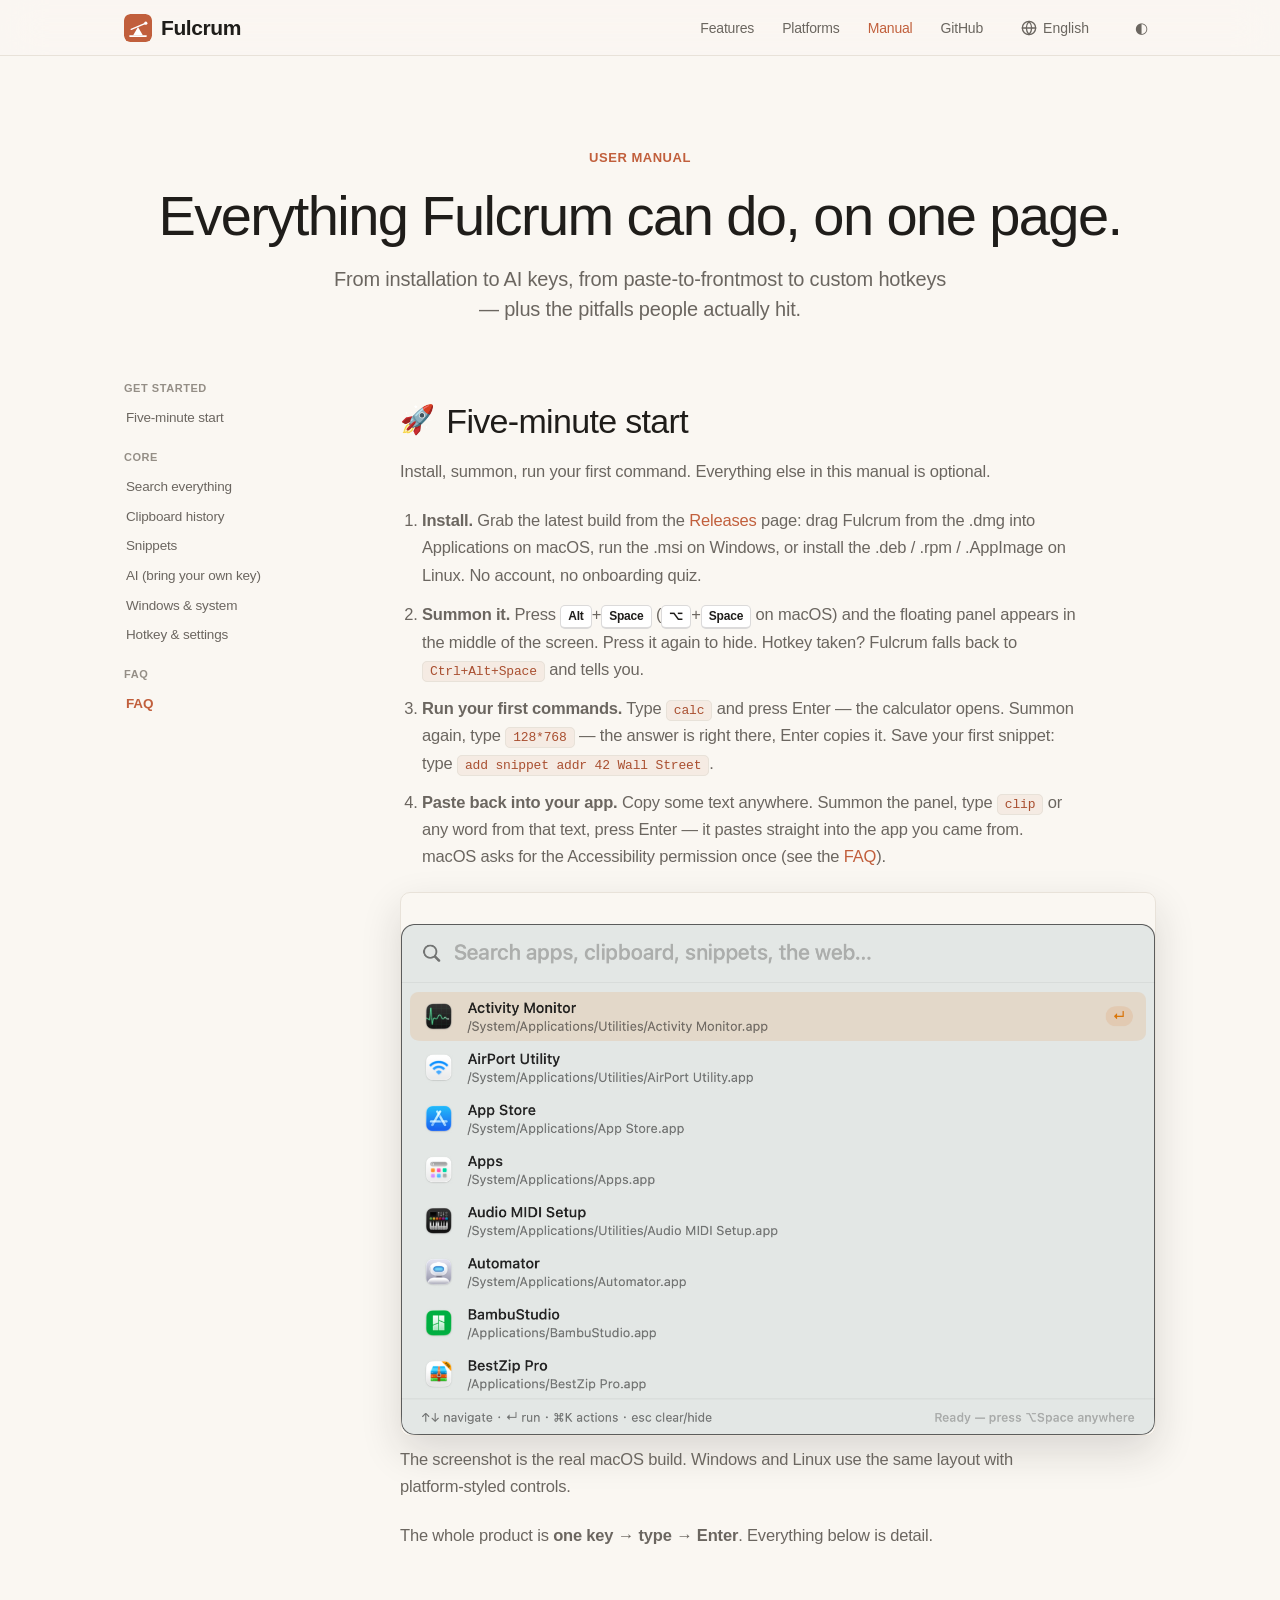
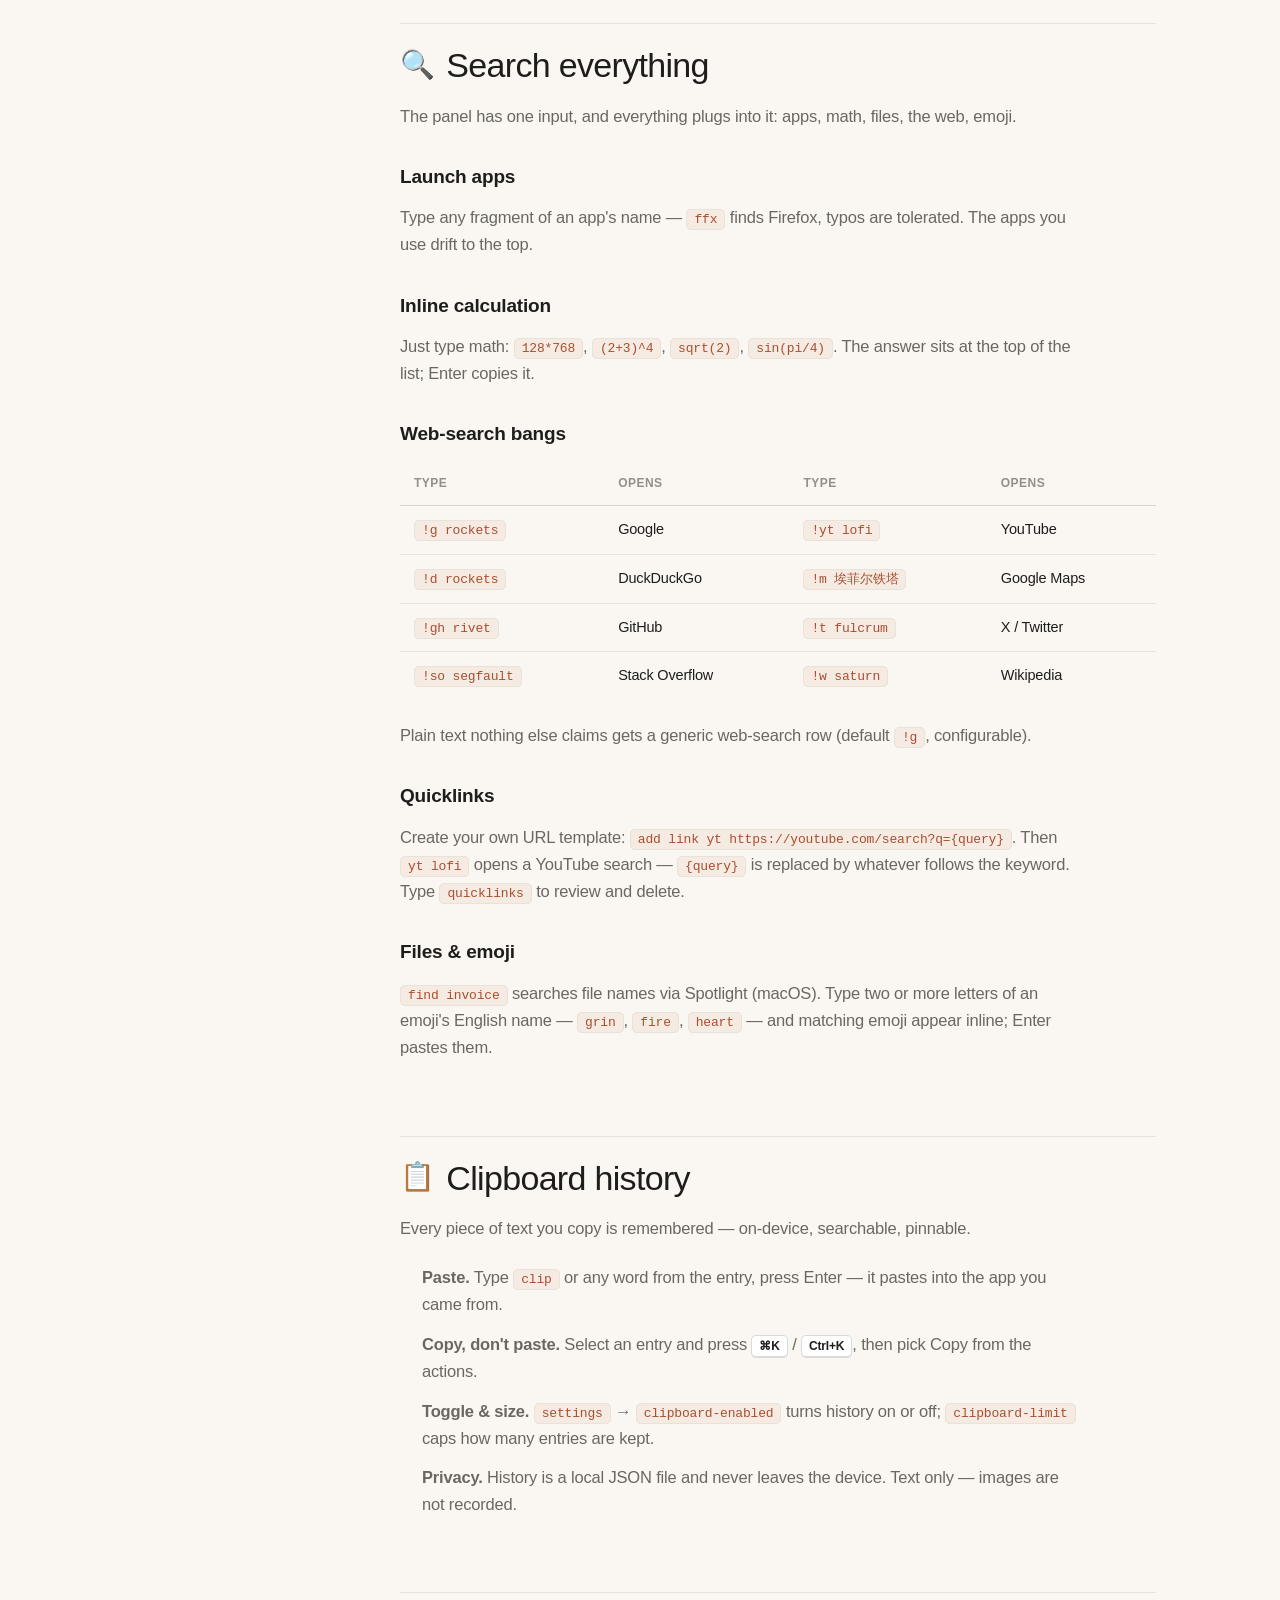
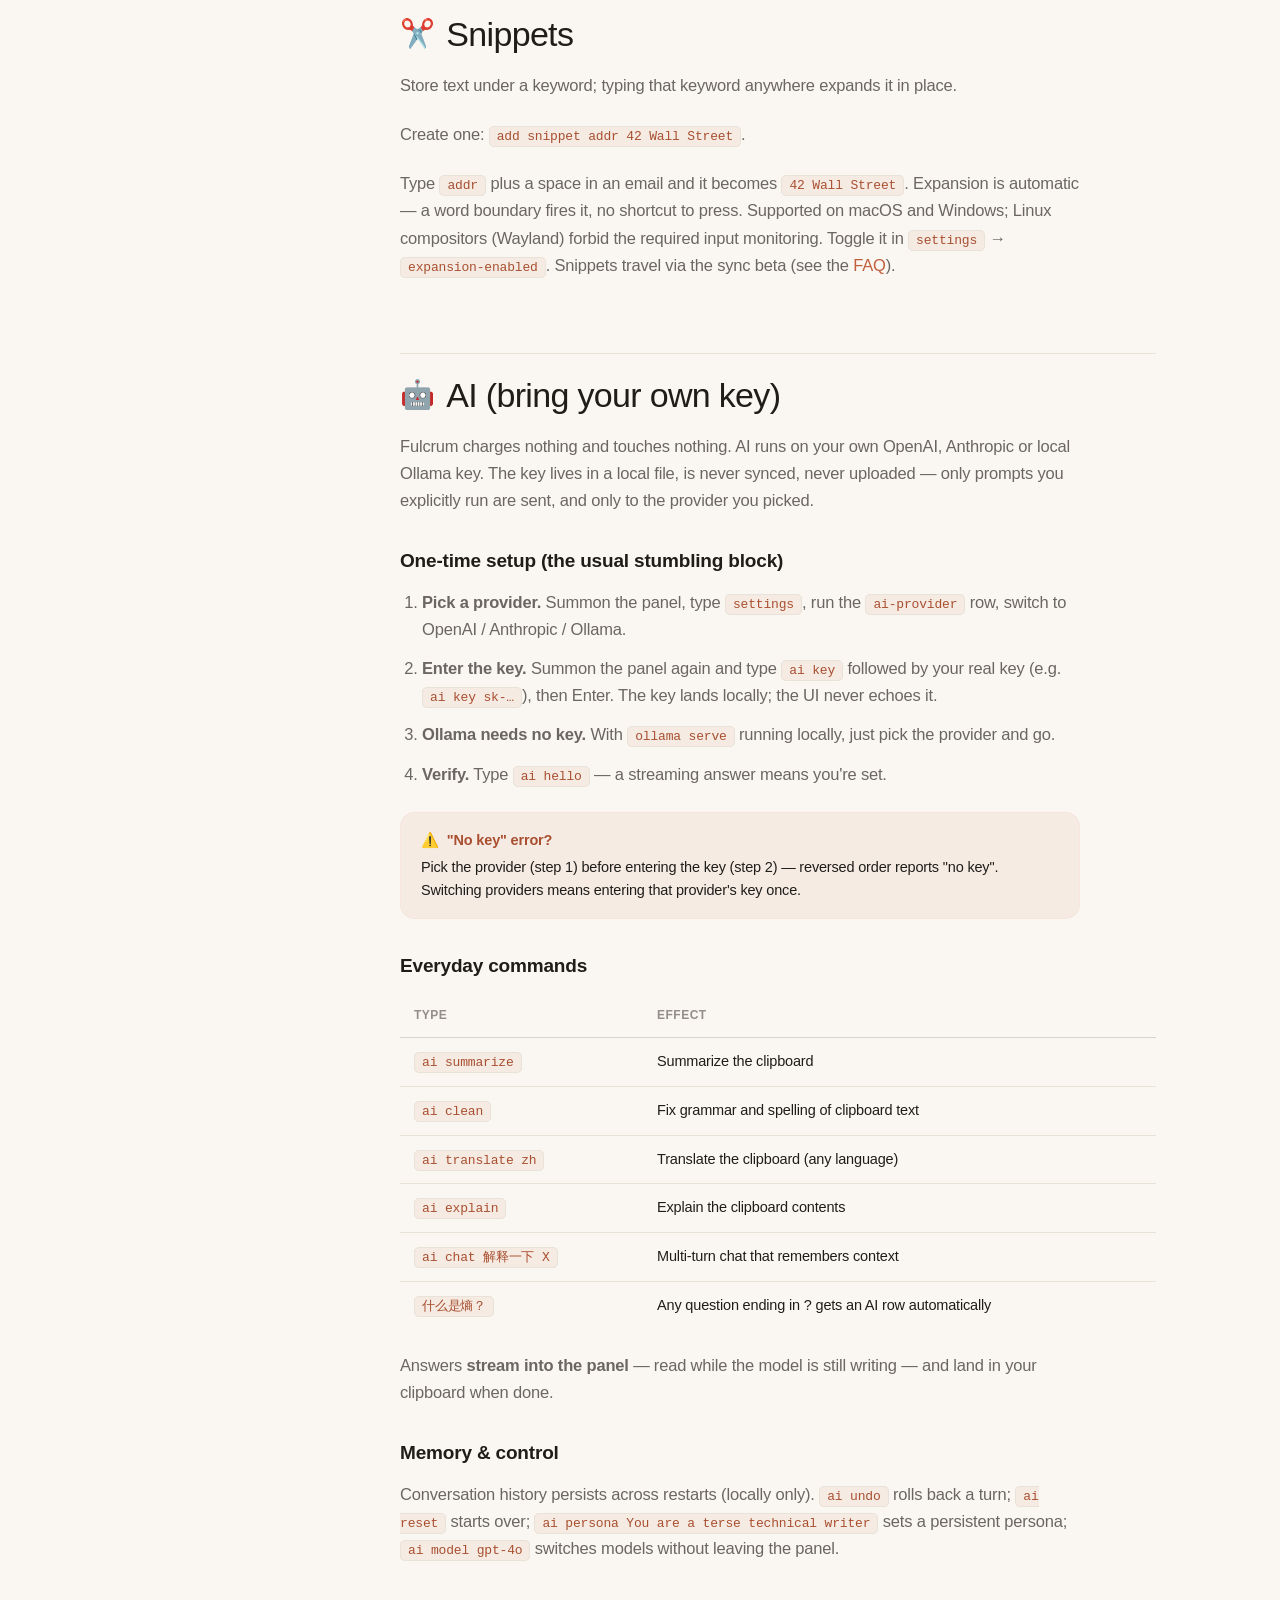
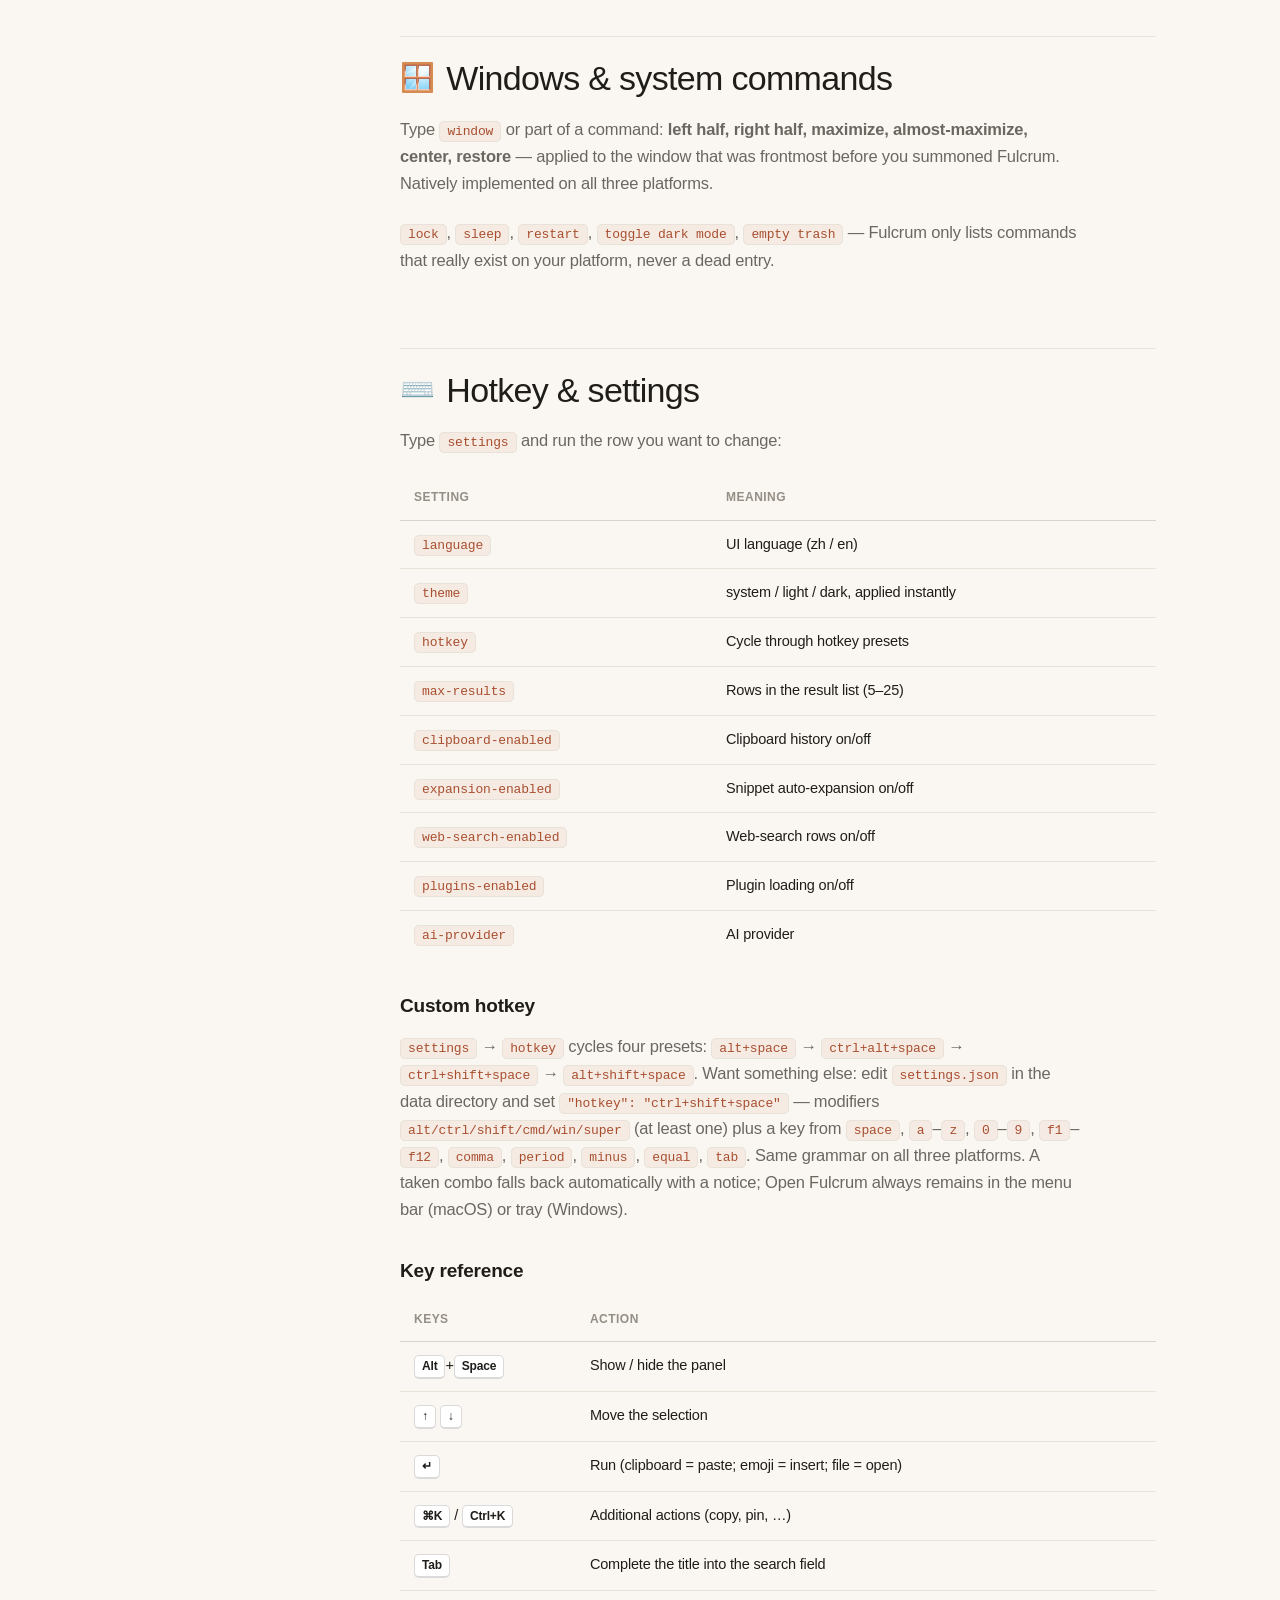
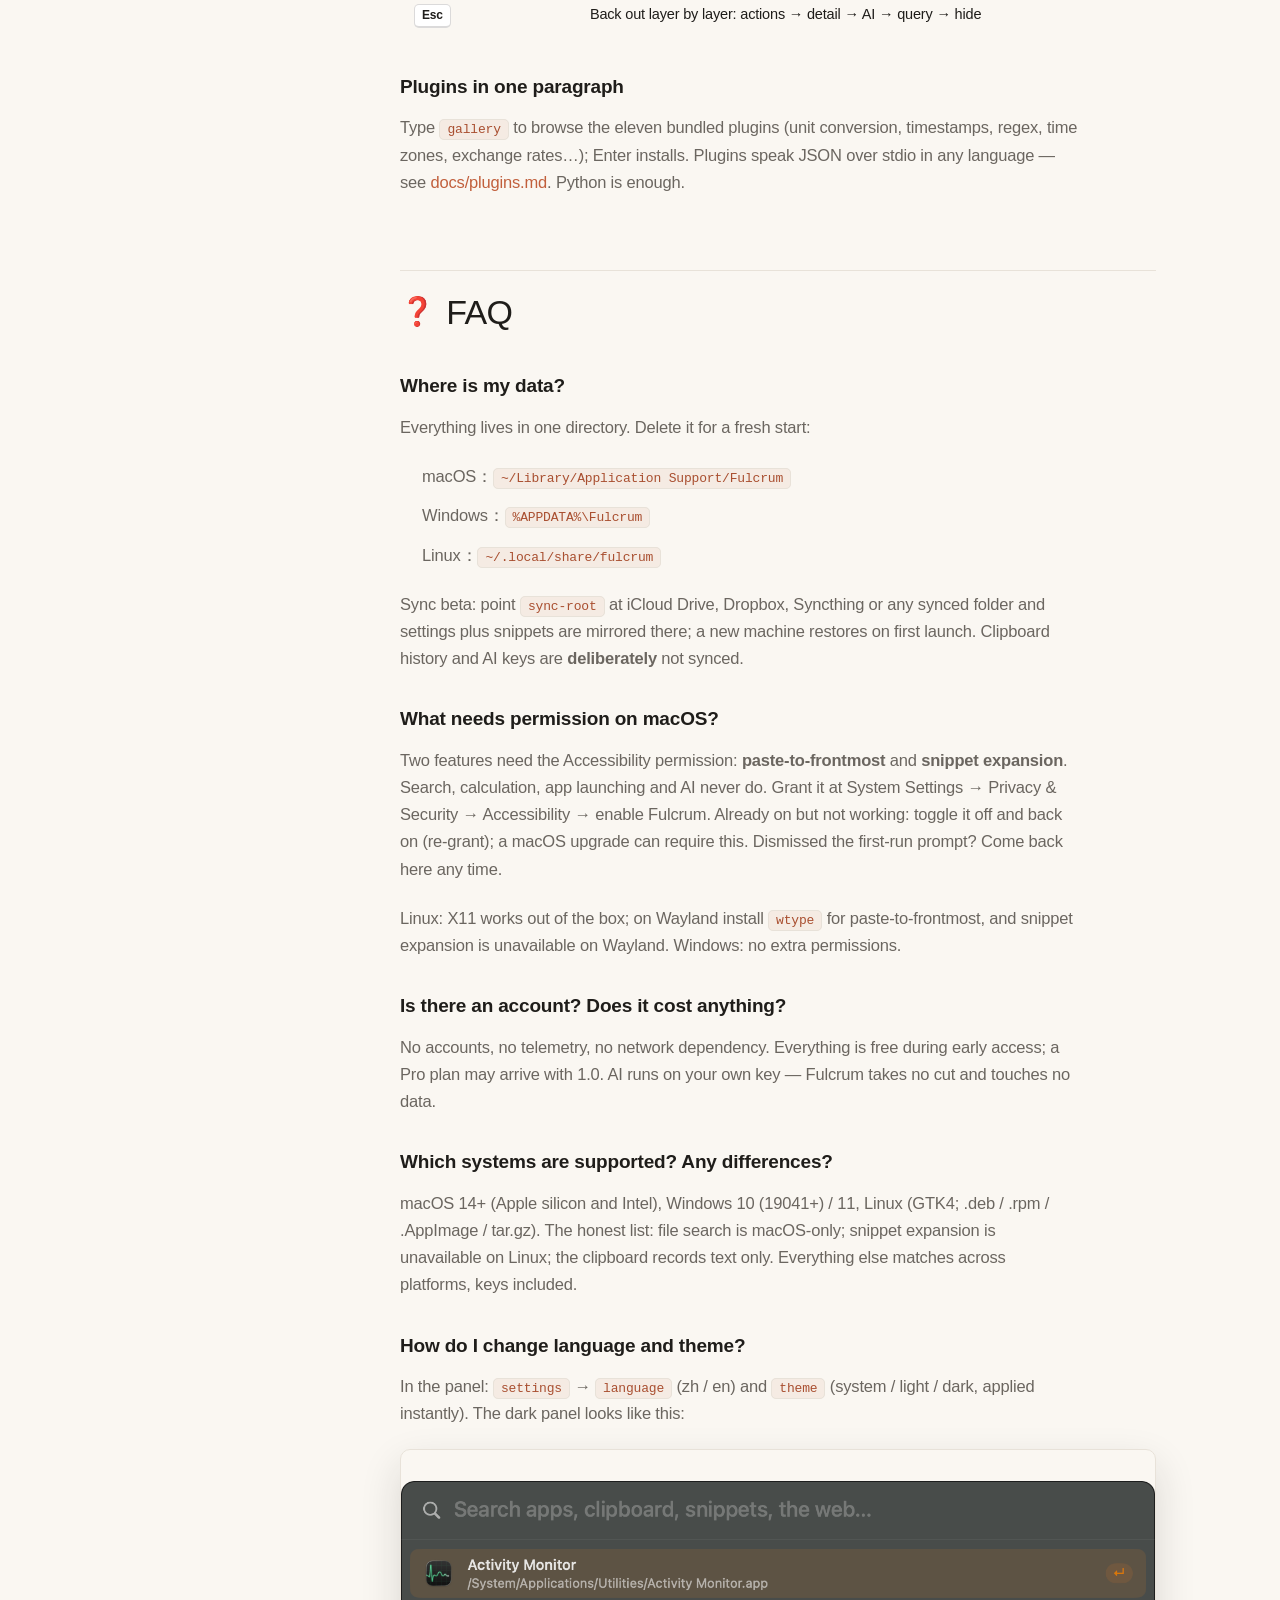
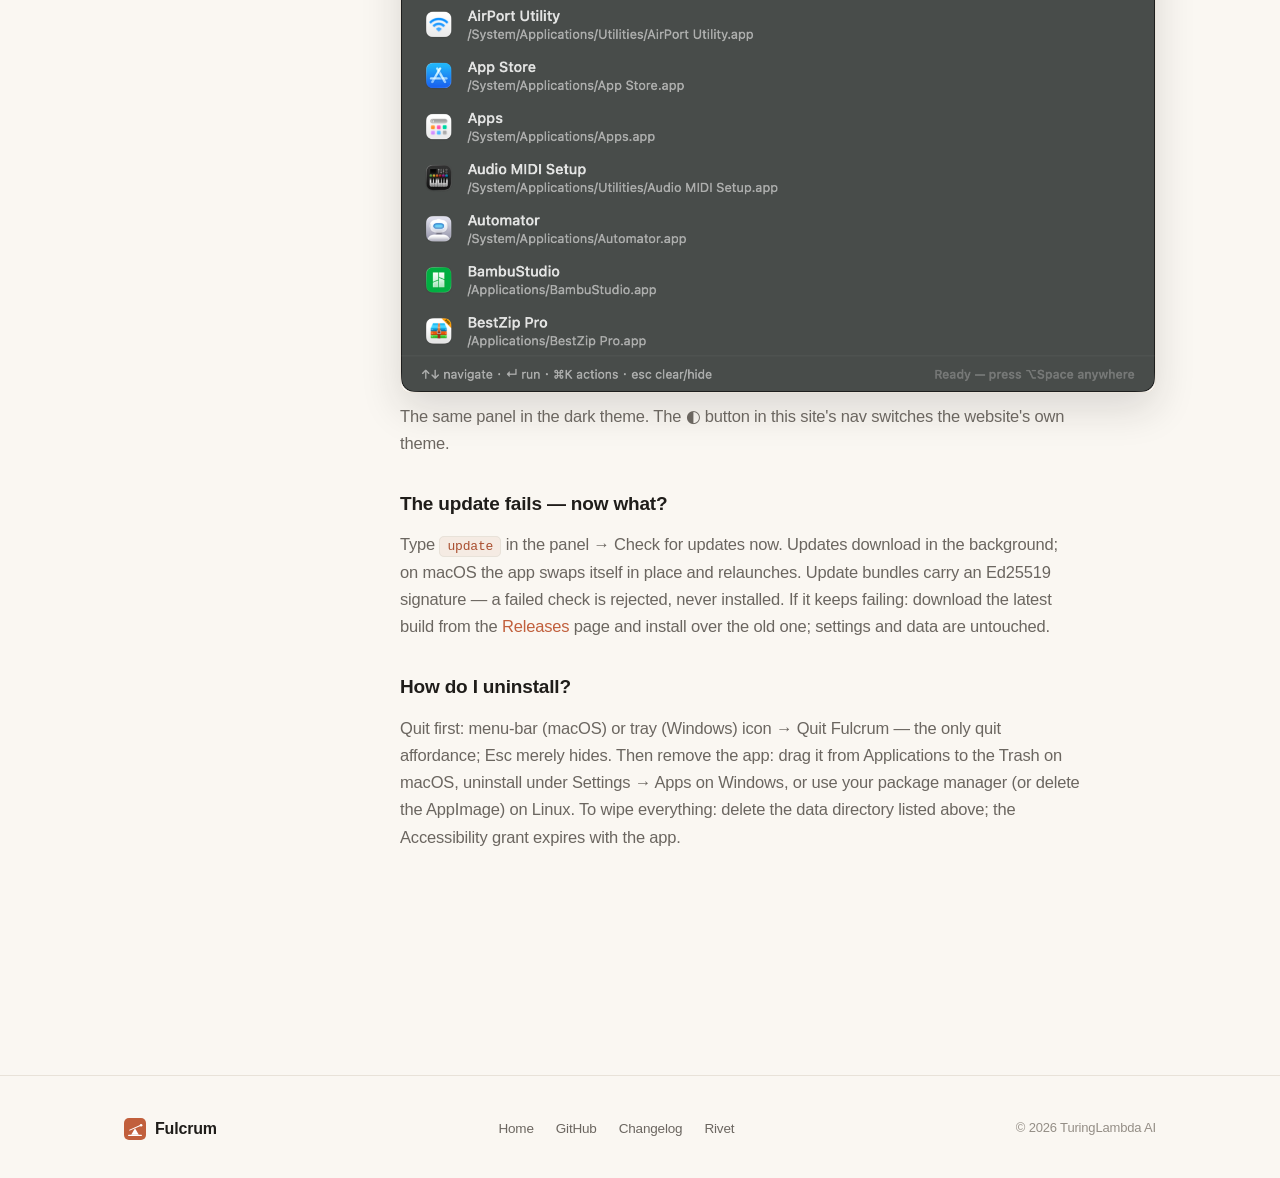
==== site/guide.html @ 75e6ca9d "site: bilingual user manual + real panel screenshots; regenerate backends at 0.10.1 - guide.html: Ch" ====
<!DOCTYPE html>
<html lang="zh-CN">

<head>
    <meta charset="UTF-8">
    <meta name="viewport" content="width=device-width, initial-scale=1.0">
    <title>Fulcrum 手册 — 一次按键，直达一切。</title>
    <meta name="description" content="Fulcrum 用户手册：五分钟上手、剪贴板历史、片段、AI 密钥配置、热键自定义，以及权限授权、数据存放等常见问题解答。">
    <link rel="canonical" href="https://fulcrum.jrtx.site/guide.html">
    <meta name="theme-color" content="#c15f3c">
    <meta property="og:type" content="website">
    <meta property="og:site_name" content="Fulcrum">
    <meta property="og:title" content="Fulcrum — User Manual">
    <meta property="og:description" content="The Fulcrum user manual: a five-minute start, clipboard history, snippets, AI key setup, hotkey customization, and answers to the most common questions.">
    <meta property="og:url" content="https://fulcrum.jrtx.site/guide.html">
    <script>
        // Anti-flash: set the theme before the stylesheet paints — same as
        // the homepage (localStorage choice, else system preference).
        (function () {
            var t;
            try { t = localStorage.getItem('fulcrum-theme'); } catch (e) {}
            if (t !== 'dark' && t !== 'light') {
                t = window.matchMedia && matchMedia('(prefers-color-scheme: dark)').matches ? 'dark' : 'light';
            }
            document.documentElement.dataset.theme = t;
        })();
    </script>
    <link rel="icon" type="image/svg+xml" href="data:image/svg+xml,%3Csvg xmlns='http://www.w3.org/2000/svg' viewBox='0 0 512 512'%3E%3Crect width='512' height='512' rx='115' fill='%23c15f3c'/%3E%3Cpath d='M108 404 L404 404' stroke='%23FFFFFF' stroke-width='30' stroke-linecap='round'/%3E%3Cpath d='M256 236 L344 388 L168 388 Z' fill='%23FFFFFF'/%3E%3Cpath d='M132 282 L380 176' stroke='%23FFFFFF' stroke-width='24' stroke-linecap='round'/%3E%3Ccircle cx='398' cy='168' r='30' fill='%23FFFFFF'/%3E%3C/svg%3E">
    <link rel="stylesheet" href="styles.css">
    <link rel="preload" href="fonts/newsreader-latin-var.woff2" as="font" type="font/woff2" crossorigin>
    <link rel="preload" href="fonts/newsreader-latin-var-italic.woff2" as="font" type="font/woff2" crossorigin>
    <style>
        /* Fulcrum's per-site accent family (warm copper), re-asserted over
           the shared stylesheet's neutral defaults — family pattern. */
        :root {
            --accent: #c15f3c;
            --accent-hover: #a94f30;
            --accent-soft: #f7e5dd;
            --accent-tint: rgba(193, 95, 60, 0.08);
            --accent-bright: #d97a55;
        }
    </style>
</head>

<body>

    <!-- Nav -->
    <nav class="nav-container">
        <div class="nav-wrapper">
            <a href="index.html" class="nav-brand">
                <svg class="nav-logo" width="28" height="28" viewBox="0 0 512 512" fill="none">
                    <rect width="512" height="512" rx="115" fill="#c15f3c"/>
                    <path d="M108 404 L404 404" stroke="#FFFFFF" stroke-width="30" stroke-linecap="round"/>
                    <path d="M256 236 L344 388 L168 388 Z" fill="#FFFFFF"/>
                    <path d="M132 282 L380 176" stroke="#FFFFFF" stroke-width="24" stroke-linecap="round"/>
                    <circle cx="398" cy="168" r="30" fill="#FFFFFF"/>
                </svg>
                Fulcrum
            </a>
            <ul class="nav-menu">
                <li><a href="index.html#features" class="optional" data-i18n="nav.features">功能</a></li>
                <li><a href="index.html#platforms" class="optional" data-i18n="nav.platforms">平台</a></li>
                <li><a href="guide.html" style="color:var(--accent)" data-i18n="nav.guide">手册</a></li>
                <li><a href="https://github.com/turinglambdaai/fulcrum" class="optional">GitHub</a></li>
                <li class="lang-dropdown-wrapper">
                    <button class="lang-btn" onclick="void 0">
                        <svg width="16" height="16" viewBox="0 0 24 24" fill="none" stroke="currentColor" stroke-width="2" stroke-linecap="round" stroke-linejoin="round">
                            <circle cx="12" cy="12" r="10"></circle>
                            <line x1="2" y1="12" x2="22" y2="12"></line>
                            <path d="M12 2a15.3 15.3 0 0 1 4 10 15.3 15.3 0 0 1-4 10 15.3 15.3 0 0 1-4-10 15.3 15.3 0 0 1 4-10z"></path>
                        </svg>
                        <span id="current-lang-label">简体中文</span>
                    </button>
                    <ul class="lang-menu">
                        <li onclick="setLanguage('en')">English</li>
                        <li onclick="setLanguage('zh')">简体中文</li>
                    </ul>
                </li>
                <li><button class="theme-btn" id="theme-btn" type="button" aria-label="Toggle theme">◐</button></li>
            </ul>
        </div>
    </nav>

    <!-- Hero -->
    <section class="manual-hero">
        <div class="container">
            <span class="eyebrow" data-i18n="m.eyebrow">使用手册</span>
            <h1><span data-i18n="m.h1">Fulcrum 能做的一切，</span><span class="accent" data-i18n="m.h1b">一页说清。</span></h1>
            <p class="lead" data-i18n="m.lead">从安装到 AI 密钥，从粘贴回前台到热键自定义——还有最常见的几个坑，都在这里。</p>
        </div>
    </section>

    <!-- Two-column: TOC + content -->
    <div class="manual-layout manual-body">

        <!-- Sticky side TOC -->
        <aside class="manual-toc" id="toc">
            <div class="manual-toc-group" data-i18n="m.toc-start">上手</div>
            <a href="#quickstart" data-i18n="m.toc-quickstart">五分钟上手</a>

            <div class="manual-toc-group" data-i18n="m.toc-core">核心功能</div>
            <a href="#search" data-i18n="m.toc-search">搜索一切</a>
            <a href="#clipboard" data-i18n="m.toc-clipboard">剪贴板历史</a>
            <a href="#snippets" data-i18n="m.toc-snippets">片段</a>
            <a href="#ai" data-i18n="m.toc-ai">AI（自带密钥）</a>
            <a href="#system" data-i18n="m.toc-system">窗口与系统命令</a>
            <a href="#hotkey" data-i18n="m.toc-hotkey">热键与设置</a>

            <div class="manual-toc-group" data-i18n="m.toc-faq">常见问题</div>
            <a href="#faq" data-i18n="m.toc-faq-link">FAQ</a>
        </aside>

        <!-- Content -->
        <main>

            <!-- =================== Quick start =================== -->
            <section class="manual-section" id="quickstart">
                <h2 class="manual-h2"><span class="h2-emoji">🚀</span>
                    <span data-i18n="m.qs-title">五分钟上手</span>
                </h2>
                <p data-i18n="m.qs-lead">装好、唤起、跑通第一条命令。整份手册其余的部分都是可选的。</p>
                <ol>
                    <li data-i18n="m.qs-1"><strong>安装。</strong>到 <a href="https://github.com/turinglambdaai/fulcrum/releases/latest">Releases</a> 页下载最新版：macOS 把 .dmg 里的 Fulcrum 拖进「应用程序」；Windows 双击 .msi 安装；Linux 用 .deb / .rpm / .AppImage。没有账号，没有引导问卷。</li>
                    <li data-i18n="m.qs-2"><strong>唤起。</strong>按 <kbd>Alt</kbd>+<kbd>Space</kbd>（macOS 是 <kbd>⌥</kbd>+<kbd>Space</kbd>），浮动面板出现在屏幕中央。再按一次，面板隐藏。热键被别的软件占了？Fulcrum 自动退到 <code>Ctrl+Alt+Space</code> 并提示。</li>
                    <li data-i18n="m.qs-3"><strong>跑第一条命令。</strong>输入 <code>calc</code> 回车——计算器打开。再唤起，输入 <code>128*768</code>——答案就在列表里，回车即复制。存第一个片段：输入 <code>add snippet addr 南京西路 42 号</code>。</li>
                    <li data-i18n="m.qs-4"><strong>粘贴回前台。</strong>在任意应用里复制一段文字。唤起面板，输入 <code>clip</code> 或那段文字里的任意词，回车——文字直接粘进你刚才在用的应用，不用切窗口。macOS 第一次会请求辅助功能权限，授权一次全局生效（详见 <a href="#faq">FAQ</a>）。</li>
                </ol>
                <img src="img/fulcrum-main-light.png"
                     alt="Fulcrum 启动面板（macOS 浅色主题）：搜索框、应用结果列表与底部键位提示"
                     data-i18n-alt="shot.main-alt"
                     class="manual-shot" loading="lazy">
                <p class="manual-hint" data-i18n="m.qs-hint">截图为真实的 macOS 版本。Windows 与 Linux 面板布局相同，控件随平台风格。</p>
                <p data-i18n="m.qs-outro">整个产品就是：<strong>一个键 → 输入 → 回车</strong>。下面全是细节。</p>
            </section>

            <!-- =================== Search =================== -->
            <section class="manual-section" id="search">
                <h2 class="manual-h2"><span class="h2-emoji">🔍</span>
                    <span data-i18n="m.search-title">搜索一切</span>
                </h2>
                <p data-i18n="m.search-lead">面板只有一个输入框，但什么都接：应用、算式、文件、网页、表情。</p>

                <h3 class="manual-h3" data-i18n="m.search-apps-h">启动应用</h3>
                <p data-i18n="m.search-apps">输入应用名的任意片段——<code>ffx</code> 能找到 Firefox，手滑打错也能容忍。常用的应用会越用越靠前。</p>

                <h3 class="manual-h3" data-i18n="m.search-calc-h">行内计算</h3>
                <p data-i18n="m.search-calc">直接敲算式：<code>128*768</code>、<code>(2+3)^4</code>、<code>sqrt(2)</code>、<code>sin(pi/4)</code>。答案出现在结果最上面，回车复制。</p>

                <h3 class="manual-h3" data-i18n="m.search-bang-h">网页搜索 bang</h3>
                <table class="syntax-table">
                    <thead>
                        <tr>
                            <th data-i18n="m.th-input">输入</th>
                            <th data-i18n="m.th-opens">打开</th>
                            <th data-i18n="m.th-input2">输入</th>
                            <th data-i18n="m.th-opens2">打开</th>
                        </tr>
                    </thead>
                    <tbody>
                        <tr><td><code>!g rockets</code></td><td>Google</td><td><code>!yt lofi</code></td><td>YouTube</td></tr>
                        <tr><td><code>!d rockets</code></td><td>DuckDuckGo</td><td><code>!m 埃菲尔铁塔</code></td><td data-i18n="m.bang-maps">Google 地图</td></tr>
                        <tr><td><code>!gh rivet</code></td><td>GitHub</td><td><code>!t fulcrum</code></td><td>X / Twitter</td></tr>
                        <tr><td><code>!so segfault</code></td><td>Stack Overflow</td><td><code>!w saturn</code></td><td data-i18n="m.bang-wiki">维基百科</td></tr>
                    </tbody>
                </table>
                <p data-i18n="m.search-bang-note">没被别处匹配的普通文字，最后会出现一条通用搜索行（默认 <code>!g</code>，可在设置里换）。</p>

                <h3 class="manual-h3" data-i18n="m.search-quick-h">快捷链接</h3>
                <p data-i18n="m.search-quick">建立自己的 URL 模板：<code>add link yt https://youtube.com/search?q={query}</code>。之后 <code>yt lofi</code> 就打开 YouTube 搜索，<code>{query}</code> 被替换成关键词后面的内容。输入 <code>quicklinks</code> 查看和删除。</p>

                <h3 class="manual-h3" data-i18n="m.search-file-h">找文件与表情</h3>
                <p data-i18n="m.search-file"><code>find 发票</code> 通过 Spotlight 搜文件名（macOS）。输入表情英文名的两个以上字母——<code>grin</code>、<code>fire</code>、<code>heart</code>——匹配的表情内联出现，回车直接粘贴。</p>
            </section>

            <!-- =================== Clipboard =================== -->
            <section class="manual-section" id="clipboard">
                <h2 class="manual-h2"><span class="h2-emoji">📋</span>
                    <span data-i18n="m.clip-title">剪贴板历史</span>
                </h2>
                <p data-i18n="m.clip-lead">你复制的每段文字都会被记住——在本机、可搜索、可固定。</p>
                <ul>
                    <li data-i18n="m.clip-1"><strong>粘贴。</strong>输入 <code>clip</code> 或历史内容里的任意词，回车——粘贴进你刚才在用的应用。</li>
                    <li data-i18n="m.clip-2"><strong>复制而非粘贴。</strong>选中某条历史，按 <kbd>⌘K</kbd> / <kbd>Ctrl+K</kbd>，从附加动作里选复制。</li>
                    <li data-i18n="m.clip-3"><strong>开关与容量。</strong><code>settings</code> → <code>clipboard-enabled</code> 总开关；<code>clipboard-limit</code> 控制保留条数。</li>
                    <li data-i18n="m.clip-4"><strong>隐私。</strong>历史是本地 JSON，从不离开设备。剪贴板只收文本。</li>
                </ul>
            </section>

            <!-- =================== Snippets =================== -->
            <section class="manual-section" id="snippets">
                <h2 class="manual-h2"><span class="h2-emoji">✂️</span>
                    <span data-i18n="m.snip-title">片段</span>
                </h2>
                <p data-i18n="m.snip-lead">把一段文字存在关键词下面，在任何应用里输入关键词，原地展开。</p>
                <p data-i18n="m.snip-add">建立片段：</p>
                <p data-i18n="m.snip-use">在邮件里输入 <code>addr</code> 加空格，就变成 <code>南京西路 42 号</code>。展开是自动的——词边界一触发就替换，不用按任何快捷键。macOS 与 Windows 支持；Linux 的合成器（Wayland）不允许所需的输入监听，故不提供。在 <code>settings</code> → <code>expansion-enabled</code> 随时开关。片段可通过同步 beta 跨机器带走（见 <a href="#faq">FAQ</a>）。</p>
            </section>

            <!-- =================== AI =================== -->
            <section class="manual-section" id="ai">
                <h2 class="manual-h2"><span class="h2-emoji">🤖</span>
                    <span data-i18n="m.ai-title">AI（自带密钥）</span>
                </h2>
                <p data-i18n="m.ai-lead">Fulcrum 不收费、不经手数据。AI 用你自己的 OpenAI、Anthropic 或本地 Ollama。密钥存在本地文件里，永不同步、永不上传——只有你执行 AI 命令时，提示词才发给你选的服务商。</p>

                <h3 class="manual-h3" data-i18n="m.ai-setup-h">一次性设置（最常见的卡点）</h3>
                <ol>
                    <li data-i18n="m.ai-setup-1"><strong>选服务商。</strong>唤起面板，输入 <code>settings</code>，回车运行 <code>ai-provider</code> 那行，切到 OpenAI / Anthropic / Ollama。</li>
                    <li data-i18n="m.ai-setup-2"><strong>填密钥。</strong>再次唤起面板，输入 <code>ai key</code> 加你的真实密钥（例如 <code>ai key sk-…</code>），回车。密钥落在本地，界面不会回显。</li>
                    <li data-i18n="m.ai-setup-3"><strong>Ollama 用户免密钥。</strong>只要 <code>ollama serve</code> 在本机跑着，选好 provider 直接用。</li>
                    <li data-i18n="m.ai-setup-4"><strong>验证。</strong>输入 <code>ai 你好</code>——答案流式打进面板，即配置成功。</li>
                </ol>
                <div class="callout">
                    <div class="callout-title">⚠️ <span data-i18n="m.ai-callout-title">提示「没有密钥」？</span></div>
                    <span data-i18n="m.ai-callout">先选服务商（第 1 步），再填密钥（第 2 步）——顺序反了会报「没有密钥」。换服务商后需重新填一次对应的密钥。</span>
                </div>

                <h3 class="manual-h3" data-i18n="m.ai-cmd-h">日常用法</h3>
                <table class="syntax-table">
                    <thead>
                        <tr>
                            <th data-i18n="m.th-input">输入</th>
                            <th data-i18n="m.th-effect">效果</th>
                        </tr>
                    </thead>
                    <tbody>
                        <tr><td><code>ai summarize</code></td><td data-i18n="m.ai-c1">总结剪贴板内容</td></tr>
                        <tr><td><code>ai clean</code></td><td data-i18n="m.ai-c2">修正剪贴板文本的语法拼写</td></tr>
                        <tr><td><code>ai translate zh</code></td><td data-i18n="m.ai-c3">翻译剪贴板到中文（或任意语言）</td></tr>
                        <tr><td><code>ai explain</code></td><td data-i18n="m.ai-c4">解释剪贴板内容</td></tr>
                        <tr><td><code>ai chat 解释一下 X</code></td><td data-i18n="m.ai-c5">多轮对话，记住前文</td></tr>
                        <tr><td><code>什么是熵？</code></td><td data-i18n="m.ai-c6">任何以 ？ 结尾的问句自动出现 AI 行</td></tr>
                    </tbody>
                </table>
                <p data-i18n="m.ai-stream">答案<strong>流式打进面板</strong>——模型还在生成你就能开始读——完成后自动进剪贴板。</p>

                <h3 class="manual-h3" data-i18n="m.ai-mem-h">记忆与控制</h3>
                <p data-i18n="m.ai-mem">对话历史跨重启持久化（仅本地）。<code>ai undo</code> 回退上一轮；<code>ai reset</code> 清空重来；<code>ai persona 你是简洁的技术写作者</code> 设持久人设；<code>ai model gpt-4o</code> 不离开面板切模型。</p>
            </section>

            <!-- =================== System & windows =================== -->
            <section class="manual-section" id="system">
                <h2 class="manual-h2"><span class="h2-emoji">🪟</span>
                    <span data-i18n="m.sys-title">窗口与系统命令</span>
                </h2>
                <p data-i18n="m.sys-win">输入 <code>window</code> 或命令名的一部分：<strong>左半屏、右半屏、最大化、近最大化、居中、还原</strong>——作用于你召唤 Fulcrum 之前最前面的那个窗口。三平台都是原生实现。</p>
                <p data-i18n="m.sys-cmd"><code>lock</code>、<code>sleep</code>、<code>restart</code>、<code>toggle dark mode</code>、<code>empty trash</code>——Fulcrum 只列出你的平台上真实存在的命令，不会给一个点了没反应的假条目。</p>
            </section>

            <!-- =================== Hotkey & settings =================== -->
            <section class="manual-section" id="hotkey">
                <h2 class="manual-h2"><span class="h2-emoji">⌨️</span>
                    <span data-i18n="m.hot-title">热键与设置</span>
                </h2>
                <p data-i18n="m.hot-lead">输入 <code>settings</code>，回车运行对应的行即可修改：</p>
                <table class="syntax-table">
                    <thead>
                        <tr>
                            <th data-i18n="m.th-setting">设置</th>
                            <th data-i18n="m.th-meaning">说明</th>
                        </tr>
                    </thead>
                    <tbody>
                        <tr><td><code>language</code></td><td data-i18n="m.hot-lang">界面语言（zh / en）</td></tr>
                        <tr><td><code>theme</code></td><td data-i18n="m.hot-theme">system / light / dark，即时生效</td></tr>
                        <tr><td><code>hotkey</code></td><td data-i18n="m.hot-hotkey">循环切换热键预设</td></tr>
                        <tr><td><code>max-results</code></td><td data-i18n="m.hot-max">结果列表行数（5–25）</td></tr>
                        <tr><td><code>clipboard-enabled</code></td><td data-i18n="m.hot-clip">剪贴板历史开关</td></tr>
                        <tr><td><code>expansion-enabled</code></td><td data-i18n="m.hot-exp">片段自动展开开关</td></tr>
                        <tr><td><code>web-search-enabled</code></td><td data-i18n="m.hot-web">网页搜索行开关</td></tr>
                        <tr><td><code>plugins-enabled</code></td><td data-i18n="m.hot-plugins">插件加载开关</td></tr>
                        <tr><td><code>ai-provider</code></td><td data-i18n="m.hot-ai">AI 服务商</td></tr>
                    </tbody>
                </table>

                <h3 class="manual-h3" data-i18n="m.hot-custom-h">自定义热键</h3>
                <p data-i18n="m.hot-custom"><code>settings</code> → <code>hotkey</code> 在四个预设间循环：<code>alt+space</code> → <code>ctrl+alt+space</code> → <code>ctrl+shift+space</code> → <code>alt+shift+space</code>。想用别的组合：编辑数据目录下的 <code>settings.json</code>，写 <code>"hotkey": "ctrl+shift+space"</code> 这样的值——修饰键 <code>alt/ctrl/shift/cmd/win/super</code> 至少一个，键位 <code>space</code>、<code>a</code>–<code>z</code>、<code>0</code>–<code>9</code>、<code>f1</code>–<code>f12</code>、<code>comma</code>、<code>period</code>、<code>minus</code>、<code>equal</code>、<code>tab</code>。三平台通用。组合被占用时 Fulcrum 自动退避并提示，菜单栏（macOS）或托盘（Windows）里也永远有 Open Fulcrum。</p>

                <h3 class="manual-h3" data-i18n="m.hot-keys-h">键位速查</h3>
                <table class="syntax-table">
                    <thead>
                        <tr>
                            <th data-i18n="m.th-key">按键</th>
                            <th data-i18n="m.th-action">动作</th>
                        </tr>
                    </thead>
                    <tbody>
                        <tr><td><kbd>Alt</kbd>+<kbd>Space</kbd></td><td data-i18n="m.k1">显示 / 隐藏面板</td></tr>
                        <tr><td><kbd>↑</kbd> <kbd>↓</kbd></td><td data-i18n="m.k2">移动选中</td></tr>
                        <tr><td><kbd>↵</kbd></td><td data-i18n="m.k3">执行（剪贴板 = 粘贴；表情 = 插入；文件 = 打开）</td></tr>
                        <tr><td><kbd>⌘K</kbd> / <kbd>Ctrl+K</kbd></td><td data-i18n="m.k4">附加动作（复制、固定……）</td></tr>
                        <tr><td><kbd>Tab</kbd></td><td data-i18n="m.k5">标题补全到搜索框</td></tr>
                        <tr><td><kbd>Esc</kbd></td><td data-i18n="m.k6">逐层退掉：动作 → 详情 → AI → 查询词 → 隐藏</td></tr>
                    </tbody>
                </table>

                <h3 class="manual-h3" data-i18n="m.hot-plugin-h">插件一句话</h3>
                <p data-i18n="m.hot-plugin">输入 <code>gallery</code> 查看内置的十一个插件（单位换算、时间戳、正则、时区、汇率……），回车安装。插件用任何能输出 JSON 的语言编写，见 <a href="https://github.com/turinglambdaai/fulcrum/blob/main/docs/plugins.md">docs/plugins.md</a>——Python 就够。</p>
            </section>

            <!-- =================== FAQ =================== -->
            <section class="manual-section" id="faq">
                <h2 class="manual-h2"><span class="h2-emoji">❓</span>
                    <span data-i18n="m.faq-title">常见问题</span>
                </h2>

                <h3 class="manual-h3" data-i18n="m.faq-data-h">数据存在哪？</h3>
                <p data-i18n="m.faq-data">全部数据在一个目录里。删掉它就是全新状态：</p>
                <ul>
                    <li>macOS：<code>~/Library/Application Support/Fulcrum</code></li>
                    <li>Windows：<code>%APPDATA%\Fulcrum</code></li>
                    <li>Linux：<code>~/.local/share/fulcrum</code></li>
                </ul>
                <p data-i18n="m.faq-sync">同步 beta：把 <code>sync-root</code> 设到 iCloud Drive、Dropbox、Syncthing 或任何同步目录，设置与片段自动镜像过去；新机器首次启动自动恢复。剪贴板历史和 AI 密钥<strong>刻意</strong>不同步。</p>

                <h3 class="manual-h3" data-i18n="m.faq-perm-h">macOS 授权了才能用的功能</h3>
                <p data-i18n="m.faq-perm">两个功能需要辅助功能权限：<strong>粘贴回前台</strong>和<strong>片段自动展开</strong>。搜索、计算、启动应用、AI 都不需要。授权路径：系统设置 → 隐私与安全性 → 辅助功能 → 打开 Fulcrum。若已打开仍不生效：先关掉再打开（重授一次）；macOS 大版本升级后偶发需要重授。首次使用时弹出的系统授权框点了「稍后」也没关系，随时可以来这里补。</p>
                <p data-i18n="m.faq-perm-linux">Linux：X11 一切开箱即用；Wayland 装好 <code>wtype</code> 才能粘贴回前台，片段展开在 Wayland 上不可用。Windows：无需额外授权。</p>

                <h3 class="manual-h3" data-i18n="m.faq-account-h">要注册账号吗？收费吗？</h3>
                <p data-i18n="m.faq-account">没有账号体系，没有遥测，没有网络依赖。抢先体验期间完全免费；Pro 计划随 1.0 再说。AI 用你自己的密钥，Fulcrum 不抽成、不经手。</p>

                <h3 class="manual-h3" data-i18n="m.faq-platform-h">支持哪些系统？各平台有差异吗？</h3>
                <p data-i18n="m.faq-platform">macOS 14+（Apple silicon 与 Intel）、Windows 10（19041+）/ 11、Linux（GTK4；.deb / .rpm / .AppImage / tar.gz）。诚实清单：文件搜索仅限 macOS；片段自动展开不支持 Linux；剪贴板只收文本。其余功能三平台一致、键位一致。</p>

                <h3 class="manual-h3" data-i18n="m.faq-lang-h">怎么换语言和主题？</h3>
                <p data-i18n="m.faq-lang">面板内：<code>settings</code> → <code>language</code>（zh / en）、<code>theme</code>（system / light / dark，即时生效）。深色面板长这样：</p>
                <img src="img/fulcrum-main-dark.png"
                     alt="Fulcrum 启动面板（macOS 深色主题）"
                     data-i18n-alt="shot.dark-alt"
                     class="manual-shot" loading="lazy">
                <p class="manual-hint" data-i18n="m.faq-lang-hint">同一块面板，深色主题。本站右上角 ◐ 也可以切换网站深浅色。</p>

                <h3 class="manual-h3" data-i18n="m.faq-update-h">更新失败怎么办？</h3>
                <p data-i18n="m.faq-update">面板里输入 <code>update</code> → Check for updates now。更新包后台下载，macOS 原地换装重启。更新包带 Ed25519 签名——校验失败直接拒收，绝不安装损坏的包。多次失败：到 <a href="https://github.com/turinglambdaai/fulcrum/releases/latest">Releases</a> 页手动下载最新版覆盖安装，设置与数据不受影响。</p>

                <h3 class="manual-h3" data-i18n="m.faq-uninstall-h">怎么卸载？</h3>
                <p data-i18n="m.faq-uninstall">先退出：菜单栏（macOS）或托盘（Windows）图标 → Quit Fulcrum——这是唯一的退出方式，Esc 只是隐藏。再删应用：macOS 从「应用程序」拖进废纸篓；Windows 在「设置 → 应用」里卸载；Linux 用包管理器卸载或直接删 AppImage。想彻底清空：删掉上文的数据目录即可，辅助功能授权随应用删除自动失效。</p>
            </section>

        </main>
    </div>

    <!-- Footer -->
    <footer>
        <div class="footer-content">
            <div class="footer-brand">
                <svg width="22" height="22" viewBox="0 0 512 512" fill="none">
                    <rect width="512" height="512" rx="115" fill="#c15f3c"/>
                    <path d="M108 404 L404 404" stroke="#FFFFFF" stroke-width="30" stroke-linecap="round"/>
                    <path d="M256 236 L344 388 L168 388 Z" fill="#FFFFFF"/>
                    <path d="M132 282 L380 176" stroke="#FFFFFF" stroke-width="24" stroke-linecap="round"/>
                    <circle cx="398" cy="168" r="30" fill="#FFFFFF"/>
                </svg>
                Fulcrum
            </div>
            <div class="footer-links">
                <a href="index.html" data-i18n="footer.home">首页</a>
                <a href="https://github.com/turinglambdaai/fulcrum">GitHub</a>
                <a href="https://github.com/turinglambdaai/fulcrum/blob/main/CHANGELOG.md" data-i18n="footer.changelog">更新日志</a>
                <a href="https://rivet.jrtx.site">Rivet</a>
            </div>
            <div class="footer-note">© 2026 TuringLambda AI</div>
        </div>
    </footer>

    <script>
        // Unified language policy (family standard, same as the homepage):
        // explicit choice wins; otherwise follow the browser locale.
        // Default copy is Chinese — data-i18n keys resolve against these
        // dictionaries.
        (function () {
            var LANGUAGE_OVERRIDE_KEY = 'fulcrum-lang-override-v2';

            var zh = {
                "nav.features": "功能", "nav.platforms": "平台", "nav.guide": "手册",
                "m.eyebrow": "使用手册",
                "m.h1": "Fulcrum 能做的一切，", "m.h1b": "一页说清。",
                "m.lead": "从安装到 AI 密钥，从粘贴回前台到热键自定义——还有最常见的几个坑，都在这里。",
                "m.toc-start": "上手", "m.toc-quickstart": "五分钟上手",
                "m.toc-core": "核心功能", "m.toc-search": "搜索一切", "m.toc-clipboard": "剪贴板历史",
                "m.toc-snippets": "片段", "m.toc-ai": "AI（自带密钥）", "m.toc-system": "窗口与系统命令",
                "m.toc-hotkey": "热键与设置", "m.toc-faq": "常见问题", "m.toc-faq-link": "FAQ",
                "m.qs-title": "五分钟上手",
                "m.qs-lead": "装好、唤起、跑通第一条命令。整份手册其余的部分都是可选的。",
                "m.qs-1": "<strong>安装。</strong>到 <a href='https://github.com/turinglambdaai/fulcrum/releases/latest'>Releases</a> 页下载最新版：macOS 把 .dmg 里的 Fulcrum 拖进「应用程序」；Windows 双击 .msi 安装；Linux 用 .deb / .rpm / .AppImage。没有账号，没有引导问卷。",
                "m.qs-2": "<strong>唤起。</strong>按 <kbd>Alt</kbd>+<kbd>Space</kbd>（macOS 是 <kbd>⌥</kbd>+<kbd>Space</kbd>），浮动面板出现在屏幕中央。再按一次，面板隐藏。热键被别的软件占了？Fulcrum 自动退到 <code>Ctrl+Alt+Space</code> 并提示。",
                "m.qs-3": "<strong>跑第一条命令。</strong>输入 <code>calc</code> 回车——计算器打开。再唤起，输入 <code>128*768</code>——答案就在列表里，回车即复制。存第一个片段：输入 <code>add snippet addr 南京西路 42 号</code>。",
                "m.qs-4": "<strong>粘贴回前台。</strong>在任意应用里复制一段文字。唤起面板，输入 <code>clip</code> 或那段文字里的任意词，回车——文字直接粘进你刚才在用的应用，不用切窗口。macOS 第一次会请求辅助功能权限，授权一次全局生效（详见 <a href='#faq'>FAQ</a>）。",
                "shot.main-alt": "Fulcrum 启动面板（macOS 浅色主题）：搜索框、应用结果列表与底部键位提示",
                "m.qs-hint": "截图为真实的 macOS 版本。Windows 与 Linux 面板布局相同，控件随平台风格。",
                "m.qs-outro": "整个产品就是：<strong>一个键 → 输入 → 回车</strong>。下面全是细节。",
                "m.search-title": "搜索一切",
                "m.search-lead": "面板只有一个输入框，但什么都接：应用、算式、文件、网页、表情。",
                "m.search-apps-h": "启动应用",
                "m.search-apps": "输入应用名的任意片段——<code>ffx</code> 能找到 Firefox，手滑打错也能容忍。常用的应用会越用越靠前。",
                "m.search-calc-h": "行内计算",
                "m.search-calc": "直接敲算式：<code>128*768</code>、<code>(2+3)^4</code>、<code>sqrt(2)</code>、<code>sin(pi/4)</code>。答案出现在结果最上面，回车复制。",
                "m.search-bang-h": "网页搜索 bang",
                "m.th-input": "输入", "m.th-opens": "打开", "m.th-input2": "输入", "m.th-opens2": "打开",
                "m.bang-maps": "Google 地图", "m.bang-wiki": "维基百科",
                "m.search-bang-note": "没被别处匹配的普通文字，最后会出现一条通用搜索行（默认 <code>!g</code>，可在设置里换）。",
                "m.search-quick-h": "快捷链接",
                "m.search-quick": "建立自己的 URL 模板：<code>add link yt https://youtube.com/search?q={query}</code>。之后 <code>yt lofi</code> 就打开 YouTube 搜索，<code>{query}</code> 被替换成关键词后面的内容。输入 <code>quicklinks</code> 查看和删除。",
                "m.search-file-h": "找文件与表情",
                "m.search-file": "<code>find 发票</code> 通过 Spotlight 搜文件名（macOS）。输入表情英文名的两个以上字母——<code>grin</code>、<code>fire</code>、<code>heart</code>——匹配的表情内联出现，回车直接粘贴。",
                "m.clip-title": "剪贴板历史",
                "m.clip-lead": "你复制的每段文字都会被记住——在本机、可搜索、可固定。",
                "m.clip-1": "<strong>粘贴。</strong>输入 <code>clip</code> 或历史内容里的任意词，回车——粘贴进你刚才在用的应用。",
                "m.clip-2": "<strong>复制而非粘贴。</strong>选中某条历史，按 <kbd>⌘K</kbd> / <kbd>Ctrl+K</kbd>，从附加动作里选复制。",
                "m.clip-3": "<strong>开关与容量。</strong><code>settings</code> → <code>clipboard-enabled</code> 总开关；<code>clipboard-limit</code> 控制保留条数。",
                "m.clip-4": "<strong>隐私。</strong>历史是本地 JSON，从不离开设备。剪贴板只收文本。",
                "m.snip-title": "片段",
                "m.snip-lead": "把一段文字存在关键词下面，在任何应用里输入关键词，原地展开。",
                "m.snip-add": "建立片段：<code>add snippet addr 南京西路 42 号</code>。",
                "m.snip-use": "在邮件里输入 <code>addr</code> 加空格，就变成 <code>南京西路 42 号</code>。展开是自动的——词边界一触发就替换，不用按任何快捷键。macOS 与 Windows 支持；Linux 的合成器（Wayland）不允许所需的输入监听，故不提供。在 <code>settings</code> → <code>expansion-enabled</code> 随时开关。片段可通过同步 beta 跨机器带走（见 <a href='#faq'>FAQ</a>）。",
                "m.ai-title": "AI（自带密钥）",
                "m.ai-lead": "Fulcrum 不收费、不经手数据。AI 用你自己的 OpenAI、Anthropic 或本地 Ollama。密钥存在本地文件里，永不同步、永不上传——只有你执行 AI 命令时，提示词才发给你选的服务商。",
                "m.ai-setup-h": "一次性设置（最常见的卡点）",
                "m.ai-setup-1": "<strong>选服务商。</strong>唤起面板，输入 <code>settings</code>，回车运行 <code>ai-provider</code> 那行，切到 OpenAI / Anthropic / Ollama。",
                "m.ai-setup-2": "<strong>填密钥。</strong>再次唤起面板，输入 <code>ai key</code> 加你的真实密钥（例如 <code>ai key sk-…</code>），回车。密钥落在本地，界面不会回显。",
                "m.ai-setup-3": "<strong>Ollama 用户免密钥。</strong>只要 <code>ollama serve</code> 在本机跑着，选好 provider 直接用。",
                "m.ai-setup-4": "<strong>验证。</strong>输入 <code>ai 你好</code>——答案流式打进面板，即配置成功。",
                "m.ai-callout-title": "提示「没有密钥」？",
                "m.ai-callout": "先选服务商（第 1 步），再填密钥（第 2 步）——顺序反了会报「没有密钥」。换服务商后需重新填一次对应的密钥。",
                "m.ai-cmd-h": "日常用法",
                "m.th-effect": "效果",
                "m.ai-c1": "总结剪贴板内容", "m.ai-c2": "修正剪贴板文本的语法拼写",
                "m.ai-c3": "翻译剪贴板到中文（或任意语言）", "m.ai-c4": "解释剪贴板内容",
                "m.ai-c5": "多轮对话，记住前文", "m.ai-c6": "任何以 ？ 结尾的问句自动出现 AI 行",
                "m.ai-stream": "答案<strong>流式打进面板</strong>——模型还在生成你就能开始读——完成后自动进剪贴板。",
                "m.ai-mem-h": "记忆与控制",
                "m.ai-mem": "对话历史跨重启持久化（仅本地）。<code>ai undo</code> 回退上一轮；<code>ai reset</code> 清空重来；<code>ai persona 你是简洁的技术写作者</code> 设持久人设；<code>ai model gpt-4o</code> 不离开面板切模型。",
                "m.sys-title": "窗口与系统命令",
                "m.sys-win": "输入 <code>window</code> 或命令名的一部分：<strong>左半屏、右半屏、最大化、近最大化、居中、还原</strong>——作用于你召唤 Fulcrum 之前最前面的那个窗口。三平台都是原生实现。",
                "m.sys-cmd": "<code>lock</code>、<code>sleep</code>、<code>restart</code>、<code>toggle dark mode</code>、<code>empty trash</code>——Fulcrum 只列出你的平台上真实存在的命令，不会给一个点了没反应的假条目。",
                "m.hot-title": "热键与设置",
                "m.hot-lead": "输入 <code>settings</code>，回车运行对应的行即可修改：",
                "m.th-setting": "设置", "m.th-meaning": "说明",
                "m.hot-lang": "界面语言（zh / en）",
                "m.hot-theme": "system / light / dark，即时生效",
                "m.hot-hotkey": "循环切换热键预设",
                "m.hot-max": "结果列表行数（5–25）",
                "m.hot-clip": "剪贴板历史开关",
                "m.hot-exp": "片段自动展开开关",
                "m.hot-web": "网页搜索行开关",
                "m.hot-plugins": "插件加载开关",
                "m.hot-ai": "AI 服务商",
                "m.hot-custom-h": "自定义热键",
                "m.hot-custom": "<code>settings</code> → <code>hotkey</code> 在四个预设间循环：<code>alt+space</code> → <code>ctrl+alt+space</code> → <code>ctrl+shift+space</code> → <code>alt+shift+space</code>。想用别的组合：编辑数据目录下的 <code>settings.json</code>，写 <code>\"hotkey\": \"ctrl+shift+space\"</code> 这样的值——修饰键 <code>alt/ctrl/shift/cmd/win/super</code> 至少一个，键位 <code>space</code>、<code>a</code>–<code>z</code>、<code>0</code>–<code>9</code>、<code>f1</code>–<code>f12</code>、<code>comma</code>、<code>period</code>、<code>minus</code>、<code>equal</code>、<code>tab</code>。三平台通用。组合被占用时 Fulcrum 自动退避并提示，菜单栏（macOS）或托盘（Windows）里也永远有 Open Fulcrum。",
                "m.hot-keys-h": "键位速查",
                "m.th-key": "按键", "m.th-action": "动作",
                "m.k1": "显示 / 隐藏面板",
                "m.k2": "移动选中",
                "m.k3": "执行（剪贴板 = 粘贴；表情 = 插入；文件 = 打开）",
                "m.k4": "附加动作（复制、固定……）",
                "m.k5": "标题补全到搜索框",
                "m.k6": "逐层退掉：动作 → 详情 → AI → 查询词 → 隐藏",
                "m.hot-plugin-h": "插件一句话",
                "m.hot-plugin": "输入 <code>gallery</code> 查看内置的十一个插件（单位换算、时间戳、正则、时区、汇率……），回车安装。插件用任何能输出 JSON 的语言编写，见 <a href='https://github.com/turinglambdaai/fulcrum/blob/main/docs/plugins.md'>docs/plugins.md</a>——Python 就够。",
                "m.faq-title": "常见问题",
                "m.faq-data-h": "数据存在哪？",
                "m.faq-data": "全部数据在一个目录里。删掉它就是全新状态：",
                "m.faq-sync": "同步 beta：把 <code>sync-root</code> 设到 iCloud Drive、Dropbox、Syncthing 或任何同步目录，设置与片段自动镜像过去；新机器首次启动自动恢复。剪贴板历史和 AI 密钥<strong>刻意</strong>不同步。",
                "m.faq-perm-h": "macOS 授权了才能用的功能",
                "m.faq-perm": "两个功能需要辅助功能权限：<strong>粘贴回前台</strong>和<strong>片段自动展开</strong>。搜索、计算、启动应用、AI 都不需要。授权路径：系统设置 → 隐私与安全性 → 辅助功能 → 打开 Fulcrum。若已打开仍不生效：先关掉再打开（重授一次）；macOS 大版本升级后偶发需要重授。首次使用时弹出的系统授权框点了「稍后」也没关系，随时可以来这里补。",
                "m.faq-perm-linux": "Linux：X11 一切开箱即用；Wayland 装好 <code>wtype</code> 才能粘贴回前台，片段展开在 Wayland 上不可用。Windows：无需额外授权。",
                "m.faq-account-h": "要注册账号吗？收费吗？",
                "m.faq-account": "没有账号体系，没有遥测，没有网络依赖。抢先体验期间完全免费；Pro 计划随 1.0 再说。AI 用你自己的密钥，Fulcrum 不抽成、不经手。",
                "m.faq-platform-h": "支持哪些系统？各平台有差异吗？",
                "m.faq-platform": "macOS 14+（Apple silicon 与 Intel）、Windows 10（19041+）/ 11、Linux（GTK4；.deb / .rpm / .AppImage / tar.gz）。诚实清单：文件搜索仅限 macOS；片段自动展开不支持 Linux；剪贴板只收文本。其余功能三平台一致、键位一致。",
                "m.faq-lang-h": "怎么换语言和主题？",
                "m.faq-lang": "面板内：<code>settings</code> → <code>language</code>（zh / en）、<code>theme</code>（system / light / dark，即时生效）。深色面板长这样：",
                "shot.dark-alt": "Fulcrum 启动面板（macOS 深色主题）",
                "m.faq-lang-hint": "同一块面板，深色主题。本站右上角 ◐ 也可以切换网站深浅色。",
                "m.faq-update-h": "更新失败怎么办？",
                "m.faq-update": "面板里输入 <code>update</code> → Check for updates now。更新包后台下载，macOS 原地换装重启。更新包带 Ed25519 签名——校验失败直接拒收，绝不安装损坏的包。多次失败：到 <a href='https://github.com/turinglambdaai/fulcrum/releases/latest'>Releases</a> 页手动下载最新版覆盖安装，设置与数据不受影响。",
                "m.faq-uninstall-h": "怎么卸载？",
                "m.faq-uninstall": "先退出：菜单栏（macOS）或托盘（Windows）图标 → Quit Fulcrum——这是唯一的退出方式，Esc 只是隐藏。再删应用：macOS 从「应用程序」拖进废纸篓；Windows 在「设置 → 应用」里卸载；Linux 用包管理器卸载或直接删 AppImage。想彻底清空：删掉上文的数据目录即可，辅助功能授权随应用删除自动失效。",
                "footer.home": "首页", "footer.changelog": "更新日志"
            };

            var en = {
                "nav.features": "Features", "nav.platforms": "Platforms", "nav.guide": "Manual",
                "m.eyebrow": "User Manual",
                "m.h1": "Everything Fulcrum can do,", "m.h1b": " on one page.",
                "m.lead": "From installation to AI keys, from paste-to-frontmost to custom hotkeys — plus the pitfalls people actually hit.",
                "m.toc-start": "Get started", "m.toc-quickstart": "Five-minute start",
                "m.toc-core": "Core", "m.toc-search": "Search everything", "m.toc-clipboard": "Clipboard history",
                "m.toc-snippets": "Snippets", "m.toc-ai": "AI (bring your own key)", "m.toc-system": "Windows & system",
                "m.toc-hotkey": "Hotkey & settings", "m.toc-faq": "FAQ", "m.toc-faq-link": "FAQ",
                "m.qs-title": "Five-minute start",
                "m.qs-lead": "Install, summon, run your first command. Everything else in this manual is optional.",
                "m.qs-1": "<strong>Install.</strong> Grab the latest build from the <a href='https://github.com/turinglambdaai/fulcrum/releases/latest'>Releases</a> page: drag Fulcrum from the .dmg into Applications on macOS, run the .msi on Windows, or install the .deb / .rpm / .AppImage on Linux. No account, no onboarding quiz.",
                "m.qs-2": "<strong>Summon it.</strong> Press <kbd>Alt</kbd>+<kbd>Space</kbd> (<kbd>⌥</kbd>+<kbd>Space</kbd> on macOS) and the floating panel appears in the middle of the screen. Press it again to hide. Hotkey taken? Fulcrum falls back to <code>Ctrl+Alt+Space</code> and tells you.",
                "m.qs-3": "<strong>Run your first commands.</strong> Type <code>calc</code> and press Enter — the calculator opens. Summon again, type <code>128*768</code> — the answer is right there, Enter copies it. Save your first snippet: type <code>add snippet addr 42 Wall Street</code>.",
                "m.qs-4": "<strong>Paste back into your app.</strong> Copy some text anywhere. Summon the panel, type <code>clip</code> or any word from that text, press Enter — it pastes straight into the app you came from. macOS asks for the Accessibility permission once (see the <a href='#faq'>FAQ</a>).",
                "shot.main-alt": "The Fulcrum launcher panel (macOS, light theme): search field, app results and key hints in the footer",
                "m.qs-hint": "The screenshot is the real macOS build. Windows and Linux use the same layout with platform-styled controls.",
                "m.qs-outro": "The whole product is <strong>one key → type → Enter</strong>. Everything below is detail.",
                "m.search-title": "Search everything",
                "m.search-lead": "The panel has one input, and everything plugs into it: apps, math, files, the web, emoji.",
                "m.search-apps-h": "Launch apps",
                "m.search-apps": "Type any fragment of an app's name — <code>ffx</code> finds Firefox, typos are tolerated. The apps you use drift to the top.",
                "m.search-calc-h": "Inline calculation",
                "m.search-calc": "Just type math: <code>128*768</code>, <code>(2+3)^4</code>, <code>sqrt(2)</code>, <code>sin(pi/4)</code>. The answer sits at the top of the list; Enter copies it.",
                "m.search-bang-h": "Web-search bangs",
                "m.th-input": "Type", "m.th-opens": "Opens", "m.th-input2": "Type", "m.th-opens2": "Opens",
                "m.bang-maps": "Google Maps", "m.bang-wiki": "Wikipedia",
                "m.search-bang-note": "Plain text nothing else claims gets a generic web-search row (default <code>!g</code>, configurable).",
                "m.search-quick-h": "Quicklinks",
                "m.search-quick": "Create your own URL template: <code>add link yt https://youtube.com/search?q={query}</code>. Then <code>yt lofi</code> opens a YouTube search — <code>{query}</code> is replaced by whatever follows the keyword. Type <code>quicklinks</code> to review and delete.",
                "m.search-file-h": "Files & emoji",
                "m.search-file": "<code>find invoice</code> searches file names via Spotlight (macOS). Type two or more letters of an emoji's English name — <code>grin</code>, <code>fire</code>, <code>heart</code> — and matching emoji appear inline; Enter pastes them.",
                "m.clip-title": "Clipboard history",
                "m.clip-lead": "Every piece of text you copy is remembered — on-device, searchable, pinnable.",
                "m.clip-1": "<strong>Paste.</strong> Type <code>clip</code> or any word from the entry, press Enter — it pastes into the app you came from.",
                "m.clip-2": "<strong>Copy, don't paste.</strong> Select an entry and press <kbd>⌘K</kbd> / <kbd>Ctrl+K</kbd>, then pick Copy from the actions.",
                "m.clip-3": "<strong>Toggle & size.</strong> <code>settings</code> → <code>clipboard-enabled</code> turns history on or off; <code>clipboard-limit</code> caps how many entries are kept.",
                "m.clip-4": "<strong>Privacy.</strong> History is a local JSON file and never leaves the device. Text only — images are not recorded.",
                "m.snip-title": "Snippets",
                "m.snip-lead": "Store text under a keyword; typing that keyword anywhere expands it in place.",
                "m.snip-add": "Create one: <code>add snippet addr 42 Wall Street</code>.",
                "m.snip-use": "Type <code>addr</code> plus a space in an email and it becomes <code>42 Wall Street</code>. Expansion is automatic — a word boundary fires it, no shortcut to press. Supported on macOS and Windows; Linux compositors (Wayland) forbid the required input monitoring. Toggle it in <code>settings</code> → <code>expansion-enabled</code>. Snippets travel via the sync beta (see the <a href='#faq'>FAQ</a>).",
                "m.ai-title": "AI (bring your own key)",
                "m.ai-lead": "Fulcrum charges nothing and touches nothing. AI runs on your own OpenAI, Anthropic or local Ollama key. The key lives in a local file, is never synced, never uploaded — only prompts you explicitly run are sent, and only to the provider you picked.",
                "m.ai-setup-h": "One-time setup (the usual stumbling block)",
                "m.ai-setup-1": "<strong>Pick a provider.</strong> Summon the panel, type <code>settings</code>, run the <code>ai-provider</code> row, switch to OpenAI / Anthropic / Ollama.",
                "m.ai-setup-2": "<strong>Enter the key.</strong> Summon the panel again and type <code>ai key</code> followed by your real key (e.g. <code>ai key sk-…</code>), then Enter. The key lands locally; the UI never echoes it.",
                "m.ai-setup-3": "<strong>Ollama needs no key.</strong> With <code>ollama serve</code> running locally, just pick the provider and go.",
                "m.ai-setup-4": "<strong>Verify.</strong> Type <code>ai hello</code> — a streaming answer means you're set.",
                "m.ai-callout-title": "\"No key\" error?",
                "m.ai-callout": "Pick the provider (step 1) before entering the key (step 2) — reversed order reports \"no key\". Switching providers means entering that provider's key once.",
                "m.ai-cmd-h": "Everyday commands",
                "m.th-effect": "Effect",
                "m.ai-c1": "Summarize the clipboard", "m.ai-c2": "Fix grammar and spelling of clipboard text",
                "m.ai-c3": "Translate the clipboard (any language)", "m.ai-c4": "Explain the clipboard contents",
                "m.ai-c5": "Multi-turn chat that remembers context", "m.ai-c6": "Any question ending in ? gets an AI row automatically",
                "m.ai-stream": "Answers <strong>stream into the panel</strong> — read while the model is still writing — and land in your clipboard when done.",
                "m.ai-mem-h": "Memory & control",
                "m.ai-mem": "Conversation history persists across restarts (locally only). <code>ai undo</code> rolls back a turn; <code>ai reset</code> starts over; <code>ai persona You are a terse technical writer</code> sets a persistent persona; <code>ai model gpt-4o</code> switches models without leaving the panel.",
                "m.sys-title": "Windows & system commands",
                "m.sys-win": "Type <code>window</code> or part of a command: <strong>left half, right half, maximize, almost-maximize, center, restore</strong> — applied to the window that was frontmost before you summoned Fulcrum. Natively implemented on all three platforms.",
                "m.sys-cmd": "<code>lock</code>, <code>sleep</code>, <code>restart</code>, <code>toggle dark mode</code>, <code>empty trash</code> — Fulcrum only lists commands that really exist on your platform, never a dead entry.",
                "m.hot-title": "Hotkey & settings",
                "m.hot-lead": "Type <code>settings</code> and run the row you want to change:",
                "m.th-setting": "Setting", "m.th-meaning": "Meaning",
                "m.hot-lang": "UI language (zh / en)",
                "m.hot-theme": "system / light / dark, applied instantly",
                "m.hot-hotkey": "Cycle through hotkey presets",
                "m.hot-max": "Rows in the result list (5–25)",
                "m.hot-clip": "Clipboard history on/off",
                "m.hot-exp": "Snippet auto-expansion on/off",
                "m.hot-web": "Web-search rows on/off",
                "m.hot-plugins": "Plugin loading on/off",
                "m.hot-ai": "AI provider",
                "m.hot-custom-h": "Custom hotkey",
                "m.hot-custom": "<code>settings</code> → <code>hotkey</code> cycles four presets: <code>alt+space</code> → <code>ctrl+alt+space</code> → <code>ctrl+shift+space</code> → <code>alt+shift+space</code>. Want something else: edit <code>settings.json</code> in the data directory and set <code>\"hotkey\": \"ctrl+shift+space\"</code> — modifiers <code>alt/ctrl/shift/cmd/win/super</code> (at least one) plus a key from <code>space</code>, <code>a</code>–<code>z</code>, <code>0</code>–<code>9</code>, <code>f1</code>–<code>f12</code>, <code>comma</code>, <code>period</code>, <code>minus</code>, <code>equal</code>, <code>tab</code>. Same grammar on all three platforms. A taken combo falls back automatically with a notice; Open Fulcrum always remains in the menu bar (macOS) or tray (Windows).",
                "m.hot-keys-h": "Key reference",
                "m.th-key": "Keys", "m.th-action": "Action",
                "m.k1": "Show / hide the panel",
                "m.k2": "Move the selection",
                "m.k3": "Run (clipboard = paste; emoji = insert; file = open)",
                "m.k4": "Additional actions (copy, pin, …)",
                "m.k5": "Complete the title into the search field",
                "m.k6": "Back out layer by layer: actions → detail → AI → query → hide",
                "m.hot-plugin-h": "Plugins in one paragraph",
                "m.hot-plugin": "Type <code>gallery</code> to browse the eleven bundled plugins (unit conversion, timestamps, regex, time zones, exchange rates…); Enter installs. Plugins speak JSON over stdio in any language — see <a href='https://github.com/turinglambdaai/fulcrum/blob/main/docs/plugins.md'>docs/plugins.md</a>. Python is enough.",
                "m.faq-title": "FAQ",
                "m.faq-data-h": "Where is my data?",
                "m.faq-data": "Everything lives in one directory. Delete it for a fresh start:",
                "m.faq-sync": "Sync beta: point <code>sync-root</code> at iCloud Drive, Dropbox, Syncthing or any synced folder and settings plus snippets are mirrored there; a new machine restores on first launch. Clipboard history and AI keys are <strong>deliberately</strong> not synced.",
                "m.faq-perm-h": "What needs permission on macOS?",
                "m.faq-perm": "Two features need the Accessibility permission: <strong>paste-to-frontmost</strong> and <strong>snippet expansion</strong>. Search, calculation, app launching and AI never do. Grant it at System Settings → Privacy & Security → Accessibility → enable Fulcrum. Already on but not working: toggle it off and back on (re-grant); a macOS upgrade can require this. Dismissed the first-run prompt? Come back here any time.",
                "m.faq-perm-linux": "Linux: X11 works out of the box; on Wayland install <code>wtype</code> for paste-to-frontmost, and snippet expansion is unavailable on Wayland. Windows: no extra permissions.",
                "m.faq-account-h": "Is there an account? Does it cost anything?",
                "m.faq-account": "No accounts, no telemetry, no network dependency. Everything is free during early access; a Pro plan may arrive with 1.0. AI runs on your own key — Fulcrum takes no cut and touches no data.",
                "m.faq-platform-h": "Which systems are supported? Any differences?",
                "m.faq-platform": "macOS 14+ (Apple silicon and Intel), Windows 10 (19041+) / 11, Linux (GTK4; .deb / .rpm / .AppImage / tar.gz). The honest list: file search is macOS-only; snippet expansion is unavailable on Linux; the clipboard records text only. Everything else matches across platforms, keys included.",
                "m.faq-lang-h": "How do I change language and theme?",
                "m.faq-lang": "In the panel: <code>settings</code> → <code>language</code> (zh / en) and <code>theme</code> (system / light / dark, applied instantly). The dark panel looks like this:",
                "shot.dark-alt": "The Fulcrum launcher panel (macOS, dark theme)",
                "m.faq-lang-hint": "The same panel in the dark theme. The ◐ button in this site's nav switches the website's own theme.",
                "m.faq-update-h": "The update fails — now what?",
                "m.faq-update": "Type <code>update</code> in the panel → Check for updates now. Updates download in the background; on macOS the app swaps itself in place and relaunches. Update bundles carry an Ed25519 signature — a failed check is rejected, never installed. If it keeps failing: download the latest build from the <a href='https://github.com/turinglambdaai/fulcrum/releases/latest'>Releases</a> page and install over the old one; settings and data are untouched.",
                "m.faq-uninstall-h": "How do I uninstall?",
                "m.faq-uninstall": "Quit first: menu-bar (macOS) or tray (Windows) icon → Quit Fulcrum — the only quit affordance; Esc merely hides. Then remove the app: drag it from Applications to the Trash on macOS, uninstall under Settings → Apps on Windows, or use your package manager (or delete the AppImage) on Linux. To wipe everything: delete the data directory listed above; the Accessibility grant expires with the app.",
                "footer.home": "Home", "footer.changelog": "Changelog"
            };

            var pageMetadata = {
                en: {
                    title: 'Fulcrum — User Manual',
                    description: 'The Fulcrum user manual: a five-minute start, clipboard history, snippets, AI key setup, hotkey customization, and answers to the most common questions.'
                },
                zh: {
                    title: 'Fulcrum 手册 — 一次按键，直达一切。',
                    description: 'Fulcrum 用户手册：五分钟上手、剪贴板历史、片段、AI 密钥配置、热键自定义，以及权限授权、数据存放等常见问题解答。'
                }
            };

            function readLanguageOverride() {
                try {
                    var saved = localStorage.getItem(LANGUAGE_OVERRIDE_KEY);
                    return saved === 'zh' || saved === 'en' ? saved : null;
                } catch (e) {
                    return null;
                }
            }

            function detectBrowserLanguage() {
                var locale = (navigator.languages && navigator.languages[0]) || navigator.language || '';
                if (!locale) return 'zh';
                return String(locale).toLowerCase().indexOf('zh') === 0 ? 'zh' : 'en';
            }

            function applyLanguage(lang, persist) {
                if (persist) {
                    try { localStorage.setItem(LANGUAGE_OVERRIDE_KEY, lang); } catch (e) { /* private mode */ }
                }

                var dict = lang === 'en' ? en : zh;
                var nodes = document.querySelectorAll('[data-i18n]');
                for (var i = 0; i < nodes.length; i++) {
                    var key = nodes[i].getAttribute('data-i18n');
                    // Rich entries (lists, steps, callouts) carry inline HTML.
                    if (dict[key] !== undefined) nodes[i].innerHTML = dict[key];
                }
                var altNodes = document.querySelectorAll('[data-i18n-alt]');
                for (var j = 0; j < altNodes.length; j++) {
                    var altKey = altNodes[j].getAttribute('data-i18n-alt');
                    if (dict[altKey]) altNodes[j].setAttribute('alt', dict[altKey]);
                }
                document.documentElement.lang = lang === 'zh' ? 'zh-CN' : 'en';
                document.documentElement.setAttribute('data-language', lang);

                var label = document.getElementById('current-lang-label');
                if (label) label.textContent = lang === 'zh' ? '简体中文' : 'English';

                var metadata = pageMetadata[lang];
                if (metadata) {
                    document.title = metadata.title;
                    var description = document.querySelector('meta[name="description"]');
                    if (description) description.setAttribute('content', metadata.description);
                }
            }

            window.setLanguage = function (lang) {
                if (lang !== 'zh' && lang !== 'en') return;
                applyLanguage(lang, true);
            };

            applyLanguage(readLanguageOverride() || detectBrowserLanguage(), false);

            window.addEventListener('languagechange', function () {
                if (!readLanguageOverride()) applyLanguage(detectBrowserLanguage(), false);
            });
        })();

        // Theme toggle: flip data-theme and persist the explicit choice.
        document.getElementById('theme-btn').addEventListener('click', function () {
            var next = document.documentElement.dataset.theme === 'dark' ? 'light' : 'dark';
            document.documentElement.dataset.theme = next;
            try { localStorage.setItem('fulcrum-theme', next); } catch (e) { /* private mode */ }
        });

        // Active-TOC highlighting: mark the section currently in view.
        (function () {
            var links = Array.prototype.slice.call(document.querySelectorAll('.manual-toc a'));
            var sections = links.map(function (a) {
                var el = document.getElementById(a.getAttribute('href').slice(1));
                return el ? { link: a, el: el } : null;
            }).filter(Boolean);
            if (!sections.length || !('IntersectionObserver' in window)) return;
            var observer = new IntersectionObserver(function (entries) {
                entries.forEach(function (entry) {
                    if (entry.isIntersecting) {
                        sections.forEach(function (s) { s.link.classList.remove('active'); });
                        var match = sections.find(function (s) { return s.el === entry.target; });
                        if (match) match.link.classList.add('active');
                    }
                });
            }, { rootMargin: '-80px 0px -66% 0px' });
            sections.forEach(function (s) { observer.observe(s.el); });
        })();
    </script>
</body>

</html>
---- site/styles.css ----
/* Self-hosted Newsreader (variable, latin subset) — no third-party font CDN */
@font-face {
    font-family: "Newsreader";
    font-style: normal;
    font-weight: 200 800;
    font-display: swap;
    src: url("fonts/newsreader-latin-var.woff2") format("woff2");
}

@font-face {
    font-family: "Newsreader";
    font-style: italic;
    font-weight: 200 800;
    font-display: swap;
    src: url("fonts/newsreader-latin-var-italic.woff2") format("woff2");
}

/*
 * Fulcrum product site — turinglambdaai family design system.
 * Same token skeleton and class vocabulary as rivet.jrtx.site; each site
 * also overrides the accent variables in a small inline <style> block in
 * its <head>. Fulcrum's accent family is warm copper. Themes follow the
 * family standard: data-theme is set by an inline head script (localStorage
 * choice, else system preference); the dark block below restates every
 * token so nothing light leaks through.
 */

:root {
    --bg: #faf7f2;
    --bg-card: #ffffff;
    --bg-elevated: #ffffff;
    --text: #1f1d1a;
    --text-2: #6b6660;
    --text-3: #948e86;
    --accent: #c15f3c;
    --accent-hover: #a94f30;
    --accent-soft: #f7e5dd;
    --accent-tint: rgba(193, 95, 60, 0.08);
    --accent-bright: #d97a55;
    --border: #e8e2d9;
    --border-strong: rgba(31, 29, 26, 0.16);

    --font-sans: -apple-system, BlinkMacSystemFont, "SF Pro Text", "Segoe UI", Roboto, Helvetica, Arial, sans-serif;
    --font-serif: "Newsreader", Georgia, serif;
    --font-mono: ui-monospace, "SF Mono", "Cascadia Code", Menlo, Consolas, monospace;

    --wrapper-width: 1080px;
    --radius-l: 20px;
    --radius-m: 14px;
    --radius-s: 10px;

    --shadow-card: 0 1px 2px rgba(0, 0, 0, 0.04), 0 8px 24px rgba(0, 0, 0, 0.05);
    --shadow-hover: 0 2px 4px rgba(0, 0, 0, 0.05), 0 14px 40px rgba(0, 0, 0, 0.09);
    --shadow-window: 0 30px 70px rgba(0, 0, 0, 0.13), 0 8px 20px rgba(0, 0, 0, 0.06);

    --ease: cubic-bezier(0.2, 0.8, 0.2, 1);
}

/* Theme: data-theme is set by the inline head script — from localStorage
   when the user has picked manually, otherwise from the system preference.
   Explicit light overrides exist so a manual choice wins over the OS.
   Values follow the family sites (payback/keepsake). */
:root[data-theme="dark"] {
    --bg: #1b1a18;
    --bg-card: #24221f;
    --bg-elevated: #2a2724;
    --text: #ece9e2;
    --text-2: #a6a099;
    --text-3: #85807a;
    --accent: #d08a6e;
    --accent-hover: #dba289;
    --accent-soft: #3a2d27;
    --accent-tint: rgba(208, 138, 110, 0.12);
    --border: #35322d;
    --border-strong: rgba(236, 233, 226, 0.16);
}
:root[data-theme="dark"] .nav-container { background: rgba(27, 26, 24, 0.78); }

:root[data-theme="light"] {
    --bg: #faf7f2;
    --bg-card: #ffffff;
    --bg-elevated: #ffffff;
    --text: #1f1d1a;
    --text-2: #6b6660;
    --text-3: #948e86;
    --accent: #c15f3c;
    --accent-hover: #a94f30;
    --accent-soft: #f7e5dd;
    --accent-tint: rgba(193, 95, 60, 0.08);
    --border: #e8e2d9;
    --border-strong: rgba(31, 29, 26, 0.16);
}
:root[data-theme="light"] .nav-container { background: rgba(250, 247, 242, 0.78); }

/* theme toggle button */
.theme-btn {
    display: flex;
    align-items: center;
    justify-content: center;
    border: none;
    background: none;
    color: var(--text-2);
    border-radius: 8px;
    padding: 6px 8px;
    font-size: 15px;
    line-height: 1;
    cursor: pointer;
    font-family: var(--font-sans);
    transition: all 0.2s var(--ease);
}
.theme-btn:hover { color: var(--accent); background: var(--accent-tint); }

* { box-sizing: border-box; margin: 0; padding: 0; }

html { scroll-behavior: smooth; }

body {
    font-family: var(--font-sans);
    background-color: var(--bg);
    color: var(--text);
    line-height: 1.6;
    letter-spacing: -0.011em;
    min-width: 0;
    -webkit-font-smoothing: antialiased;
    -moz-osx-font-smoothing: grayscale;
}

a { text-decoration: none; color: var(--accent); transition: color 0.2s var(--ease); }
ul { list-style: none; }

::selection { background: var(--accent-soft); color: var(--text); }

/* ---------- Navigation ---------- */
.nav-container {
    position: sticky;
    top: 0;
    width: 100%;
    height: 56px;
    background: rgba(250, 247, 242, 0.78);
    backdrop-filter: saturate(180%) blur(20px);
    -webkit-backdrop-filter: saturate(180%) blur(20px);
    border-bottom: 1px solid var(--border);
    z-index: 9999;
}

.nav-wrapper {
    max-width: var(--wrapper-width);
    margin: 0 auto;
    height: 100%;
    display: flex;
    justify-content: space-between;
    align-items: center;
    padding: 0 24px;
}

.nav-brand {
    display: flex;
    align-items: center;
    gap: 9px;
    font-weight: 600;
    font-size: 21px;
    color: var(--text);
    letter-spacing: -0.02em;
}

.nav-logo { flex-shrink: 0; border-radius: 6px; }

.nav-menu { display: flex; gap: 28px; align-items: center; }

.nav-menu a {
    font-size: 14px;
    color: var(--text-2);
    font-weight: 450;
    transition: color 0.2s;
}
.nav-menu a:hover { color: var(--accent); }

/* Language dropdown */
.lang-dropdown-wrapper { position: relative; }
.lang-btn {
    display: flex;
    align-items: center;
    gap: 6px;
    background: none;
    border: none;
    cursor: pointer;
    font-family: var(--font-sans);
    font-size: 14px;
    color: var(--text-2);
    padding: 6px 10px;
    border-radius: 8px;
    transition: all 0.2s var(--ease);
}
.lang-btn:hover { color: var(--accent); background: var(--accent-tint); }
.lang-menu {
    position: absolute;
    top: calc(100% + 6px);
    right: 0;
    background: var(--bg-card);
    border: 1px solid var(--border);
    border-radius: var(--radius-s);
    box-shadow: var(--shadow-hover);
    padding: 6px;
    min-width: 130px;
    opacity: 0;
    visibility: hidden;
    transform: translateY(-4px);
    transition: all 0.18s var(--ease);
    z-index: 10000;
}
.lang-dropdown-wrapper:hover .lang-menu,
.lang-dropdown-wrapper:focus-within .lang-menu {
    opacity: 1;
    visibility: visible;
    transform: translateY(0);
}
.lang-menu li {
    padding: 7px 12px;
    font-size: 14px;
    color: var(--text);
    border-radius: 6px;
    cursor: pointer;
    transition: background 0.15s;
}
.lang-menu li:hover { background: var(--accent-tint); color: var(--accent); }

/* ---------- Layout ---------- */
.container { max-width: var(--wrapper-width); margin: 0 auto; padding: 0 24px; }
section { padding: 72px 0; }

.eyebrow {
    display: inline-block;
    font-size: 13px;
    font-weight: 550;
    letter-spacing: 0.04em;
    text-transform: uppercase;
    color: var(--accent);
    margin-bottom: 18px;
}

.section-title {
    font-family: var(--font-serif);
    font-size: 42px;
    line-height: 1.12;
    font-weight: 500;
    letter-spacing: -0.015em;
    color: var(--text);
    margin-bottom: 14px;
}
.section-title .accent { color: var(--accent); font-style: italic; }

.section-lead {
    font-size: 18px;
    color: var(--text-2);
    max-width: 640px;
    line-height: 1.65;
}

/* ---------- Hero ---------- */
.hero { padding: 96px 0 64px; text-align: center; overflow: hidden; }

.hero h1 {
    font-family: var(--font-serif);
    font-size: clamp(38px, 6vw, 62px);
    line-height: 1.08;
    font-weight: 500;
    letter-spacing: -0.02em;
    margin-bottom: 22px;
}
.hero h1 .accent { color: var(--accent); font-style: italic; }
.hero h1 span { display: block; }

.hero .lead {
    font-size: 19px;
    color: var(--text-2);
    max-width: 680px;
    margin: 0 auto 32px;
    line-height: 1.65;
}

.hero-buttons {
    display: flex;
    gap: 14px;
    justify-content: center;
    flex-wrap: wrap;
    margin-bottom: 20px;
}

.btn {
    display: inline-flex;
    align-items: center;
    gap: 8px;
    padding: 12px 26px;
    border-radius: 999px;
    font-size: 16px;
    font-weight: 500;
    transition: all 0.2s var(--ease);
    border: 1px solid transparent;
}
.btn-primary {
    background: var(--accent);
    color: #fff;
    box-shadow: 0 6px 18px var(--accent-soft);
}
.btn-primary:hover {
    background: var(--accent-hover);
    transform: translateY(-1px);
    box-shadow: 0 10px 26px var(--accent-soft);
}
.btn-secondary {
    background: var(--bg-card);
    color: var(--text);
    border: 1px solid var(--border-strong);
    box-shadow: var(--shadow-card);
}
.btn-secondary:hover { color: var(--accent); border-color: var(--accent); }

.hero-visual {
    max-width: 900px;
    margin: 56px auto 0;
    position: relative;
}
.hero-visual::before {
    content: "";
    position: absolute;
    left: 50%;
    top: 50%;
    width: 640px;
    height: 380px;
    transform: translate(-50%, -50%);
    background: radial-gradient(closest-side, var(--accent-soft), transparent 72%);
    pointer-events: none;
}

/* ---------- Launcher palette mockup (pure HTML/CSS) ---------- */
.launcher {
    position: relative;
    z-index: 1;
    max-width: 560px;
    margin: 0 auto;
    background: #1E1E22;
    border: 1px solid rgba(255, 255, 255, 0.08);
    border-radius: var(--radius-m);
    box-shadow: var(--shadow-window);
    text-align: left;
    overflow: hidden;
}
.launcher-search {
    display: flex;
    align-items: center;
    gap: 10px;
    padding: 15px 18px;
    border-bottom: 1px solid rgba(255, 255, 255, 0.08);
}
.launcher-chevron {
    color: var(--accent-bright);
    font-family: var(--font-mono);
    font-size: 17px;
    font-weight: 700;
    user-select: none;
}
.launcher-query {
    color: rgba(255, 255, 255, 0.92);
    font-family: var(--font-mono);
    font-size: 16px;
}
.launcher-caret {
    width: 2px;
    height: 20px;
    margin-left: 1px;
    background: var(--accent-bright);
    animation: caret-blink 1.1s step-end infinite;
}
@keyframes caret-blink {
    0%, 49% { opacity: 1; }
    50%, 100% { opacity: 0; }
}
.launcher-row {
    display: flex;
    align-items: center;
    gap: 12px;
    min-width: 0;
    padding: 11px 18px 11px 15px;
    border-left: 3px solid transparent;
}
.launcher-row.is-active {
    background: rgba(255, 255, 255, 0.06);
    border-left-color: var(--accent-bright);
}
.row-icon {
    width: 28px;
    height: 28px;
    border-radius: 7px;
    background: rgba(255, 255, 255, 0.08);
    color: rgba(255, 255, 255, 0.85);
    display: flex;
    align-items: center;
    justify-content: center;
    flex-shrink: 0;
}
.row-title {
    min-width: 0;
    flex-shrink: 1;
    color: rgba(255, 255, 255, 0.92);
    font-size: 14.5px;
    font-weight: 500;
    white-space: nowrap;
    overflow: hidden;
    text-overflow: ellipsis;
}
.row-value {
    flex-shrink: 0;
    color: var(--accent-bright);
    font-family: var(--font-mono);
    font-size: 13.5px;
    font-weight: 600;
}
.row-kind {
    margin-left: auto;
    padding-left: 12px;
    flex-shrink: 0;
    font-size: 10.5px;
    font-weight: 600;
    letter-spacing: 0.05em;
    text-transform: uppercase;
    color: rgba(255, 255, 255, 0.4);
}
.launcher-row.is-active .row-kind { color: var(--accent-bright); }
.launcher-footer {
    display: flex;
    align-items: center;
    gap: 18px;
    padding: 9px 18px;
    border-top: 1px solid rgba(255, 255, 255, 0.08);
}
.launcher-hint {
    display: inline-flex;
    align-items: center;
    gap: 6px;
    font-size: 11.5px;
    color: rgba(255, 255, 255, 0.4);
}
.launcher-hint-right { margin-left: auto; }
.launcher-kbd {
    font-family: var(--font-mono);
    font-size: 10px;
    line-height: 1;
    padding: 3px 6px;
    border: 1px solid rgba(255, 255, 255, 0.18);
    border-bottom-width: 2px;
    border-radius: 5px;
    color: rgba(255, 255, 255, 0.65);
}

/* ---------- Bento feature grid ---------- */
.bento-grid {
    display: grid;
    grid-template-columns: repeat(3, 1fr);
    gap: 18px;
    margin-top: 48px;
}
.bento-card {
    background: var(--bg-card);
    border: 1px solid var(--border);
    border-radius: var(--radius-l);
    padding: 28px;
    transition: all 0.25s var(--ease);
    box-shadow: var(--shadow-card);
}
.bento-card:hover {
    transform: translateY(-3px);
    box-shadow: var(--shadow-hover);
    border-color: var(--accent);
}
.bento-card h3 {
    font-size: 17px;
    font-weight: 600;
    margin: 14px 0 6px;
    letter-spacing: -0.01em;
}
.bento-card p { font-size: 14.5px; color: var(--text-2); line-height: 1.6; }
.card-icon {
    width: 42px;
    height: 42px;
    border-radius: 11px;
    background: var(--accent-soft);
    color: var(--accent);
    display: flex;
    align-items: center;
    justify-content: center;
}

/* ---------- Platforms grid ---------- */
.platforms-grid {
    display: grid;
    grid-template-columns: repeat(3, 1fr);
    gap: 18px;
    margin-top: 44px;
}
.platform-card {
    background: var(--bg-card);
    border: 1px solid var(--border);
    border-radius: var(--radius-m);
    padding: 24px;
    text-align: center;
    transition: all 0.2s var(--ease);
    box-shadow: var(--shadow-card);
}
.platform-card:hover {
    transform: translateY(-2px);
    box-shadow: var(--shadow-hover);
    border-color: var(--accent);
}
.platform-icon { margin-bottom: 8px; color: var(--text-2); }
.platform-name { font-weight: 600; font-size: 15px; }
.platform-format { font-size: 12.5px; color: var(--text-3); font-family: var(--font-mono); margin-top: 3px; }

/* ---------- Badges & chips ---------- */
.chips-row {
    display: flex;
    gap: 10px;
    justify-content: center;
    flex-wrap: wrap;
    margin-top: 32px;
}
.rivet-chip {
    display: inline-flex;
    align-items: center;
    gap: 7px;
    background: var(--bg-card);
    border: 1px solid var(--accent-soft);
    padding: 5px 14px;
    border-radius: 999px;
    font-size: 13px;
    font-weight: 550;
    color: var(--accent);
    box-shadow: var(--shadow-card);
    transition: all 0.2s var(--ease);
}
.rivet-chip:hover { border-color: var(--accent); transform: translateY(-1px); }

/* ---------- Compare table ---------- */
.compare-table-wrap {
    margin-top: 44px;
    overflow-x: auto;
    -webkit-overflow-scrolling: touch;
    overscroll-behavior-x: contain;
    border-radius: var(--radius-l);
    border: 1px solid var(--border);
    background: var(--bg-card);
    box-shadow: var(--shadow-card);
}
table.compare {
    width: 100%;
    border-collapse: collapse;
    font-size: 14px;
    min-width: 700px;
}
.compare th, .compare td {
    padding: 13px 18px;
    text-align: left;
    border-bottom: 1px solid var(--border);
}
.compare th {
    font-weight: 600;
    background: var(--accent-tint);
    color: var(--text);
    white-space: nowrap;
}
.compare td:first-child { font-weight: 550; color: var(--text-2); white-space: nowrap; }
.compare tr:last-child td { border-bottom: none; }
.compare td { color: var(--text); }
.compare .yes { color: var(--accent); font-weight: 600; }

/* ---------- Pricing ---------- */
.pricing-grid {
    display: grid;
    grid-template-columns: repeat(3, 1fr);
    gap: 18px;
    align-items: stretch;
    margin-top: 48px;
}
.pricing-card {
    position: relative;
    display: flex;
    flex-direction: column;
    background: var(--bg-card);
    border: 1px solid var(--border);
    border-radius: var(--radius-l);
    padding: 30px 28px;
    box-shadow: var(--shadow-card);
    transition: all 0.25s var(--ease);
}
.pricing-card:hover {
    transform: translateY(-3px);
    box-shadow: var(--shadow-hover);
}
.pricing-card.featured {
    border-color: var(--accent);
    box-shadow: 0 0 0 1px var(--accent), var(--shadow-hover);
}
.plan-badge {
    position: absolute;
    top: 22px;
    right: 22px;
    background: var(--accent-tint);
    color: var(--accent);
    font-size: 11px;
    font-weight: 600;
    letter-spacing: 0.04em;
    text-transform: uppercase;
    padding: 4px 10px;
    border-radius: 999px;
}
.plan-name { font-size: 15px; font-weight: 600; color: var(--text); }
.plan-price {
    font-family: var(--font-serif);
    font-size: 44px;
    font-weight: 500;
    line-height: 1.1;
    letter-spacing: -0.01em;
    color: var(--text);
    margin-top: 12px;
}
.plan-price .unit {
    font-family: var(--font-sans);
    font-size: 14px;
    font-weight: 450;
    letter-spacing: 0;
    color: var(--text-3);
    margin-left: 4px;
}
.plan-alt { font-size: 13px; color: var(--text-3); margin-top: 4px; }
.plan-features {
    margin-top: 20px;
    padding-top: 20px;
    border-top: 1px solid var(--border);
    display: grid;
    gap: 11px;
}
.plan-features li {
    display: flex;
    align-items: flex-start;
    gap: 9px;
    font-size: 14.5px;
    line-height: 1.5;
    color: var(--text-2);
}
.plan-features .tick { color: var(--accent); font-weight: 700; flex-shrink: 0; }
.pricing-note { margin-top: 30px; text-align: center; font-size: 14px; color: var(--text-2); }

/* ---------- Footer ---------- */
footer {
    border-top: 1px solid var(--border);
    padding: 40px 0 48px;
    margin-top: 40px;
}
.footer-content {
    max-width: var(--wrapper-width);
    margin: 0 auto;
    padding: 0 24px;
    display: flex;
    justify-content: space-between;
    align-items: center;
    flex-wrap: wrap;
    gap: 16px;
}
.footer-brand {
    display: flex;
    align-items: center;
    gap: 9px;
    font-weight: 600;
    font-size: 16px;
    color: var(--text);
}
.footer-links { display: flex; gap: 22px; }
.footer-links a { font-size: 13.5px; color: var(--text-2); }
.footer-links a:hover { color: var(--accent); }
.footer-note { font-size: 13px; color: var(--text-3); }

/* ---------- Scroll animation ----------
   Hidden-until-revealed only when JS is active (html.js-anim), so content
   stays visible without JavaScript and for crawlers. */
html.js-anim .animate-on-scroll {
    opacity: 0;
    transform: translateY(22px);
    transition: opacity 0.7s var(--ease), transform 0.7s var(--ease);
}
html.js-anim .animate-on-scroll.is-visible { opacity: 1; transform: translateY(0); }

/* ---------- Responsive ---------- */
@media (max-width: 900px) {
    .bento-grid { grid-template-columns: 1fr 1fr; }
    .platforms-grid { grid-template-columns: 1fr; }
    .pricing-grid { grid-template-columns: 1fr; max-width: 460px; margin-left: auto; margin-right: auto; }
    section { padding: 56px 0; }
    .hero { padding: 72px 0 48px; }
}

@media (max-width: 600px) {
    .nav-container { height: 52px; }
    .nav-wrapper,
    .container,
    .footer-content { padding-left: 18px; padding-right: 18px; }
    .nav-brand { gap: 8px; font-size: 19px; }
    .nav-logo { width: 26px; height: 26px; }
    .nav-menu { gap: 6px; }
    .nav-menu a.optional { display: none; }
    .lang-btn {
        min-height: 44px;
        padding: 6px 8px;
        font-size: 13px;
    }
    .lang-menu { top: calc(100% + 3px); }

    section { padding: 48px 0; }
    .hero { padding: 56px 0 36px; }
    .hero h1 {
        font-size: clamp(34px, 10.5vw, 42px);
        line-height: 1.06;
        margin-bottom: 18px;
    }
    .hero .lead {
        max-width: 34rem;
        margin-bottom: 26px;
        font-size: 17px;
        line-height: 1.55;
    }
    .hero-buttons {
        max-width: 320px;
        margin: 0 auto 16px;
        flex-direction: column;
        gap: 10px;
    }
    .btn {
        width: 100%;
        min-height: 48px;
        justify-content: center;
        padding: 11px 20px;
    }

    .hero-visual { margin-top: 40px; }
    .hero-visual::before { width: 130%; height: 130%; }
    .launcher { border-radius: 12px; }
    .launcher-search { gap: 9px; padding: 13px 14px; }
    .launcher-query { font-size: 15px; }
    .launcher-caret { height: 18px; }
    .launcher-row { gap: 10px; padding: 10px 14px 10px 12px; }
    .row-icon { width: 26px; height: 26px; border-radius: 6px; }
    .row-title { font-size: 13.5px; }
    .row-value { font-size: 12.5px; }
    .row-kind { font-size: 9.5px; padding-left: 10px; }
    .launcher-footer { gap: 10px 14px; flex-wrap: wrap; padding: 8px 14px; }

    .eyebrow { margin-bottom: 14px; font-size: 12px; }
    .bento-grid { grid-template-columns: 1fr; gap: 14px; margin-top: 32px; }
    .bento-card { padding: 22px; border-radius: 16px; }
    .section-title { font-size: 34px; }
    .section-lead { font-size: 16px; line-height: 1.6; }

    .platforms-grid { margin-top: 32px; }
    .chips-row { margin-top: 26px; }

    .pricing-grid { margin-top: 32px; }
    .pricing-card { padding: 24px 22px; }
    .plan-price { font-size: 38px; }
    .plan-badge { top: 20px; right: 20px; }

    /* Compare table stays a real table and scrolls horizontally. */
    .compare-table-wrap {
        margin-top: 32px;
        overflow-x: auto;
        -webkit-overflow-scrolling: touch;
        overscroll-behavior-x: contain;
        border-radius: var(--radius-m);
    }
    table.compare { min-width: 700px; font-size: 13px; }
    .compare th, .compare td { padding: 11px 14px; }

    footer { margin-top: 20px; padding: 32px 0 36px; }
    .footer-content { align-items: flex-start; gap: 18px; }
    .footer-links { width: 100%; gap: 12px 20px; flex-wrap: wrap; }
}

@media (max-width: 360px) {
    .nav-wrapper,
    .container,
    .footer-content { padding-left: 14px; padding-right: 14px; }
    .hero h1 { font-size: 33px; }
    .hero .lead { font-size: 16px; }
    .section-title { font-size: 31px; }
}

@media (prefers-reduced-motion: reduce) {
    html { scroll-behavior: auto; }
    *, *::before, *::after {
        scroll-behavior: auto !important;
        animation-duration: 0.01ms !important;
        animation-iteration-count: 1 !important;
        transition-duration: 0.01ms !important;
    }
}

/*
 * User manual (guide.html) — two-column layout with a sticky TOC,
 * ported from the taskly manual and restated on Fulcrum's tokens.
 */
.manual-layout {
    display: grid;
    grid-template-columns: 220px minmax(0, 1fr);
    gap: 56px;
    max-width: var(--wrapper-width);
    margin: 0 auto;
    padding: 0 24px;
    text-align: left;
}

.manual-hero {
    text-align: center;
    padding: 88px 0 56px;
}

.manual-hero h1 {
    font-family: var(--font-sans);
    font-size: 56px;
    line-height: 1.05;
    font-weight: 500;
    letter-spacing: -0.028em;
    margin-bottom: 18px;
}

.manual-hero p.lead {
    font-size: 20px;
    line-height: 1.5;
    color: var(--text-2);
    max-width: 620px;
    margin: 0 auto;
}

.manual-body {
    padding-bottom: 110px;
}

/* Side TOC */
.manual-toc {
    position: sticky;
    top: 80px;
    align-self: start;
    font-size: 13.5px;
    max-height: calc(100vh - 100px);
    overflow-y: auto;
}

.manual-toc a {
    display: block;
    color: var(--text-2);
    padding: 5px 0;
    font-weight: 450;
    border-left: 2px solid transparent;
    padding-left: 14px;
    margin-left: -14px;
    transition: color 0.2s, border-color 0.2s;
    line-height: 1.45;
}

.manual-toc a:hover {
    color: var(--accent);
}

.manual-toc a.active {
    color: var(--accent);
    border-left-color: var(--accent);
    font-weight: 550;
}

.manual-toc-group {
    font-size: 11px;
    text-transform: uppercase;
    letter-spacing: 0.05em;
    color: var(--text-3);
    font-weight: 600;
    margin: 16px 0 6px;
}

.manual-toc-group:first-child {
    margin-top: 0;
}

/* Content sections */
.manual-section {
    padding-top: 14px;
    padding-bottom: 52px;
    scroll-margin-top: 80px;
}

.manual-section + .manual-section {
    border-top: 1px solid var(--border);
}

.manual-h2 {
    font-family: var(--font-sans);
    font-size: 34px;
    font-weight: 500;
    letter-spacing: -0.02em;
    margin-bottom: 10px;
    color: var(--text);
    display: flex;
    align-items: center;
    gap: 12px;
}

.manual-h2 .h2-emoji {
    font-size: 28px;
}

.manual-section > p {
    font-size: 16.5px;
    color: var(--text-2);
    line-height: 1.65;
    margin-bottom: 22px;
    max-width: 680px;
}

.manual-section ol,
.manual-section ul {
    margin: 0 0 22px 0;
    padding-left: 22px;
    max-width: 680px;
}

.manual-section ol li,
.manual-section ul li {
    font-size: 16.5px;
    color: var(--text-2);
    line-height: 1.65;
    margin-bottom: 12px;
}

.manual-shot {
    width: 100%;
    max-width: 760px;
    height: auto;
    display: block;
    margin: 6px 0 10px 0;
    border-radius: var(--radius-s);
    border: 1px solid var(--border);
    box-shadow: 0 16px 40px rgba(31, 29, 26, 0.14);
}

.manual-hint {
    font-size: 13.5px;
    color: var(--text-3);
    margin-top: 0;
}

.manual-h3 {
    font-family: var(--font-sans);
    font-size: 19px;
    font-weight: 600;
    color: var(--text);
    margin-top: 32px;
    margin-bottom: 12px;
}

/* Reference tables (commands, settings, keys) */
.syntax-table {
    width: 100%;
    border-collapse: collapse;
    margin: 8px 0 22px;
    font-size: 14.5px;
}

.syntax-table th,
.syntax-table td {
    text-align: left;
    padding: 12px 14px;
    border-bottom: 1px solid var(--border);
    vertical-align: top;
}

.syntax-table th {
    font-size: 12px;
    text-transform: uppercase;
    letter-spacing: 0.04em;
    color: var(--text-3);
    font-weight: 600;
    border-bottom: 1px solid var(--border-strong);
}

.syntax-table td:first-child {
    white-space: nowrap;
}

.syntax-table tr:last-child td {
    border-bottom: none;
}

/* Inline code chips */
.manual-section code {
    font-family: var(--font-mono);
    font-size: 13px;
    background: var(--accent-tint);
    color: var(--accent-hover);
    padding: 2px 7px;
    border-radius: 5px;
    border: 1px solid var(--border);
}

/* Callout / note box */
.callout {
    background: var(--accent-tint);
    border: 1px solid var(--accent-soft);
    border-radius: var(--radius-m);
    padding: 16px 20px;
    margin: 24px 0;
    font-size: 14.5px;
    color: var(--text);
    line-height: 1.6;
    max-width: 680px;
}

.callout-title {
    font-weight: 600;
    color: var(--accent-hover);
    margin-bottom: 4px;
    display: flex;
    align-items: center;
    gap: 8px;
}

/* Keyboard key styling */
kbd {
    display: inline-block;
    font-family: var(--font-sans);
    font-size: 12px;
    font-weight: 600;
    padding: 2px 7px;
    border: 1px solid var(--border-strong);
    border-bottom-width: 2px;
    border-radius: 5px;
    background: var(--bg-elevated);
    color: var(--text);
    line-height: 1.4;
}

/* FAQ entries */
.faq-q {
    font-weight: 600;
    color: var(--text);
    margin-bottom: 8px;
}

/* Responsive — manual */
@media (max-width: 860px) {
    .manual-layout {
        grid-template-columns: minmax(0, 1fr);
        gap: 0;
    }

    .manual-toc {
        display: none;
    }

    .manual-hero h1 {
        font-size: 38px;
    }
}
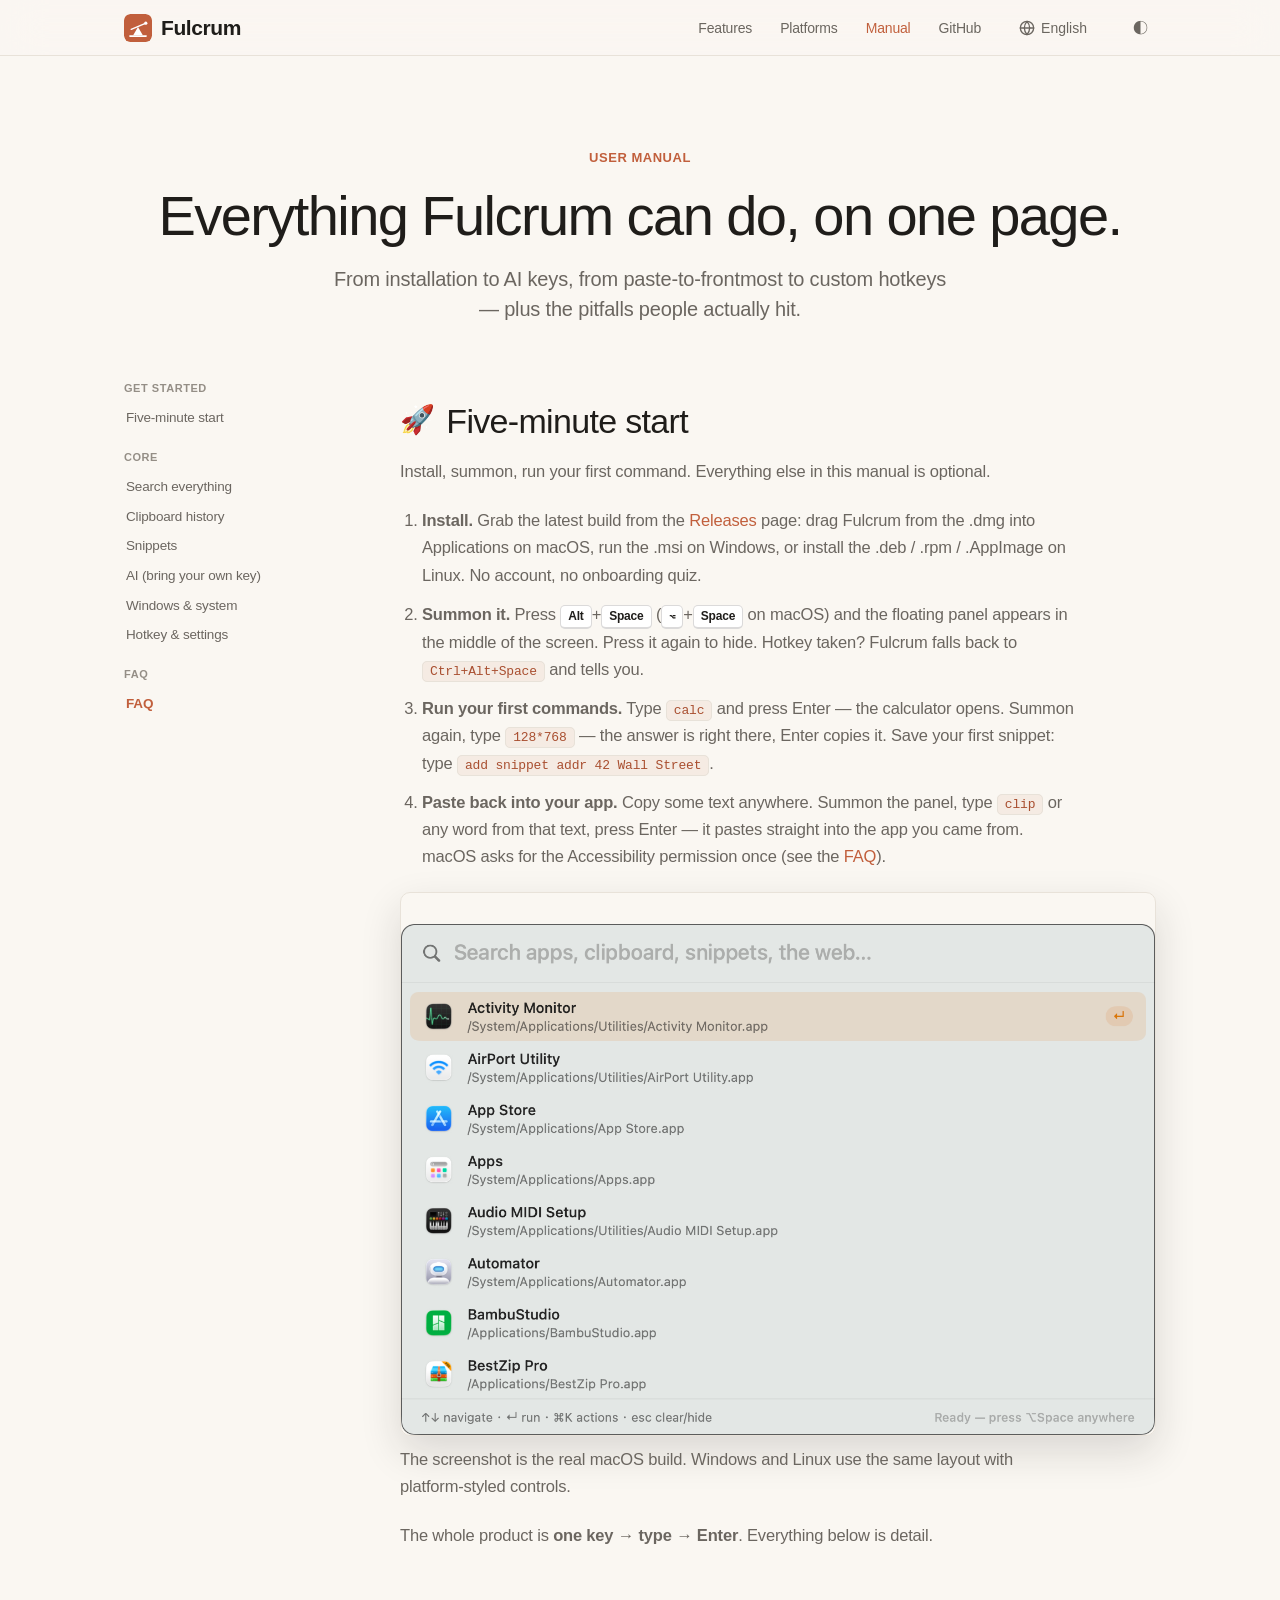
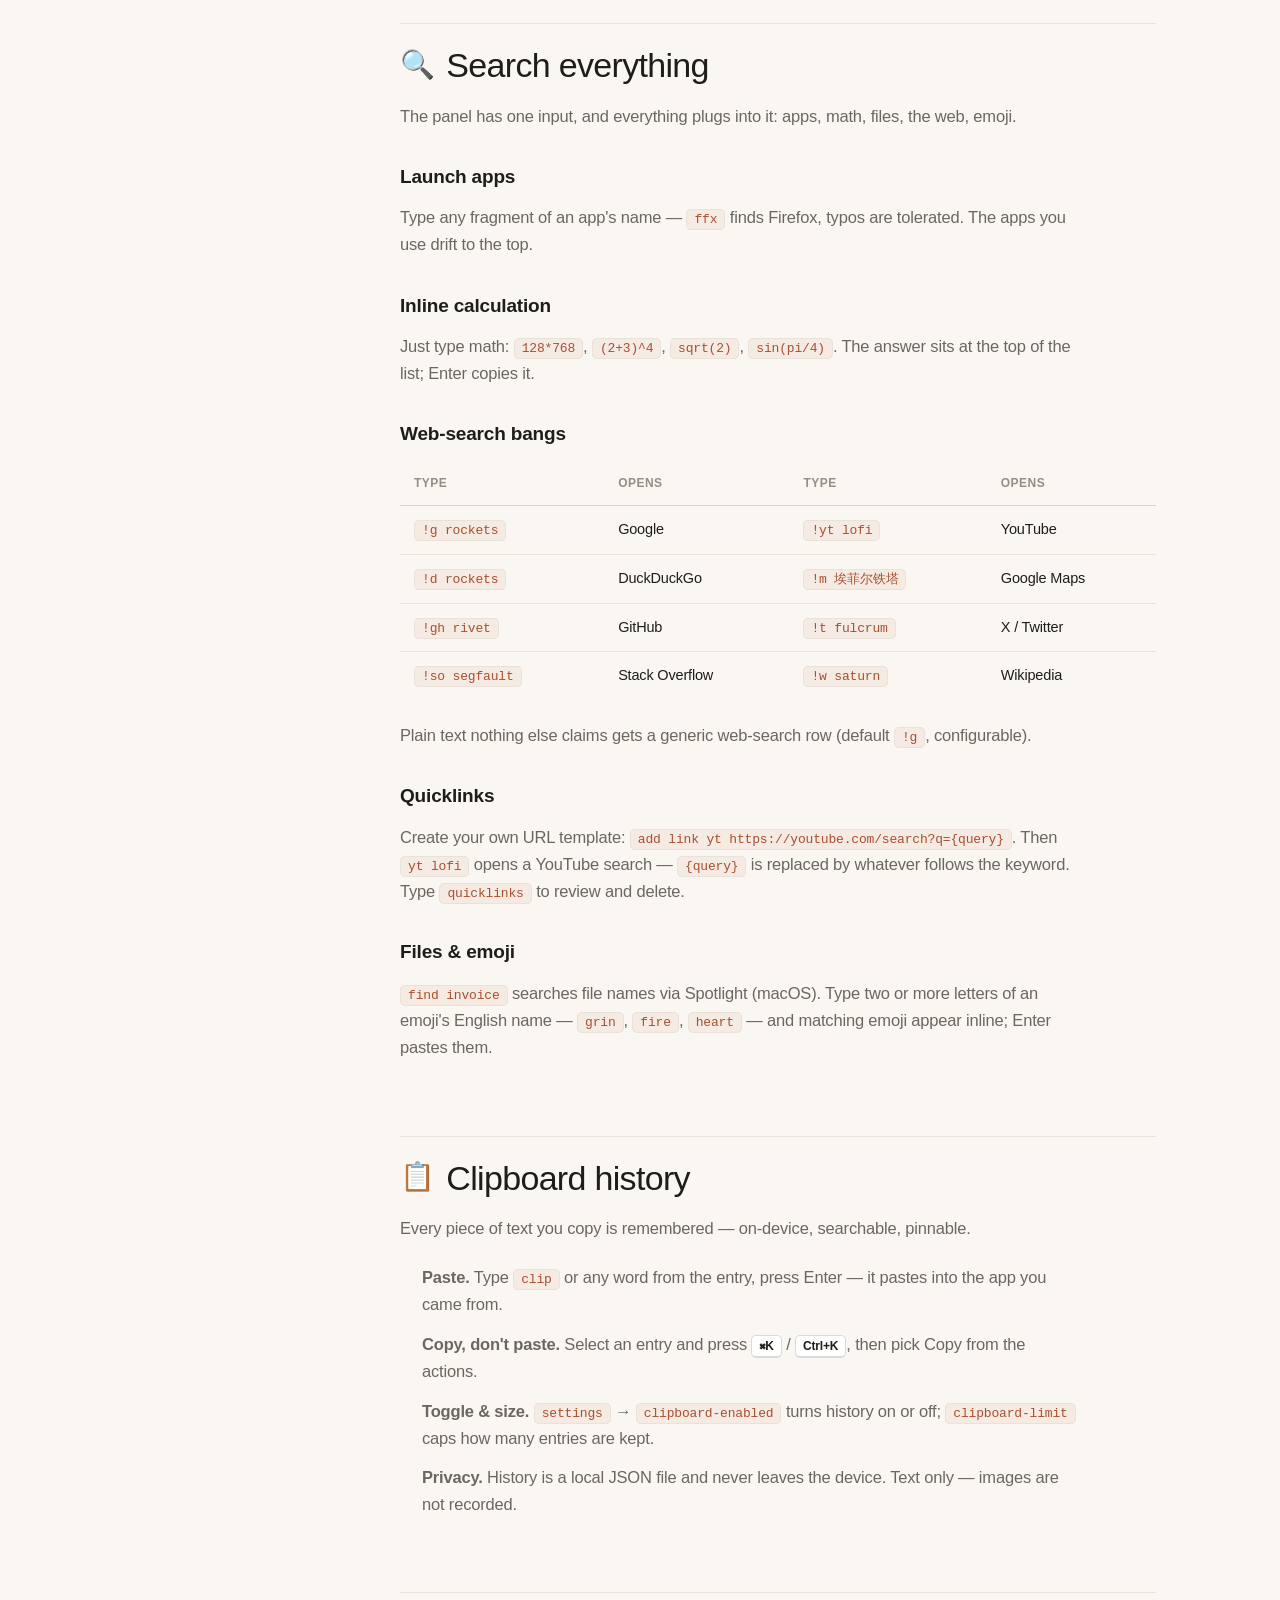
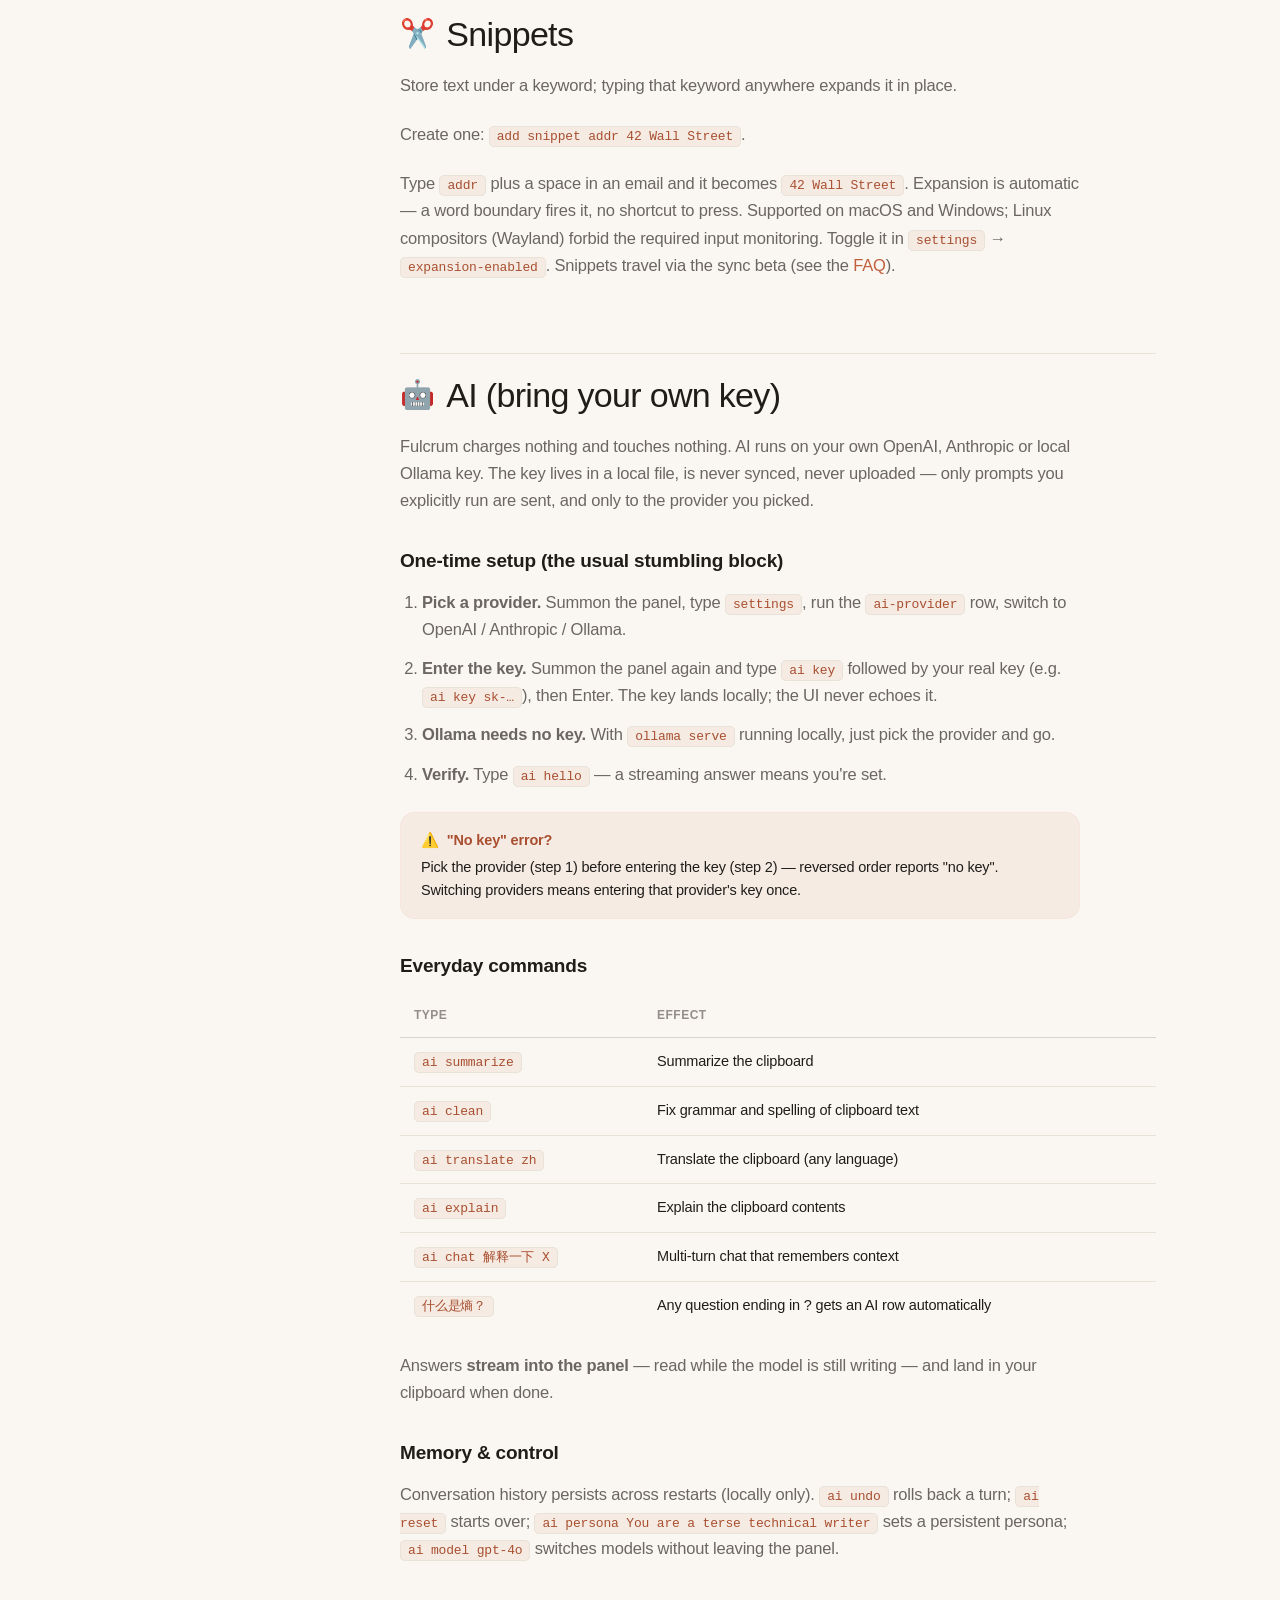
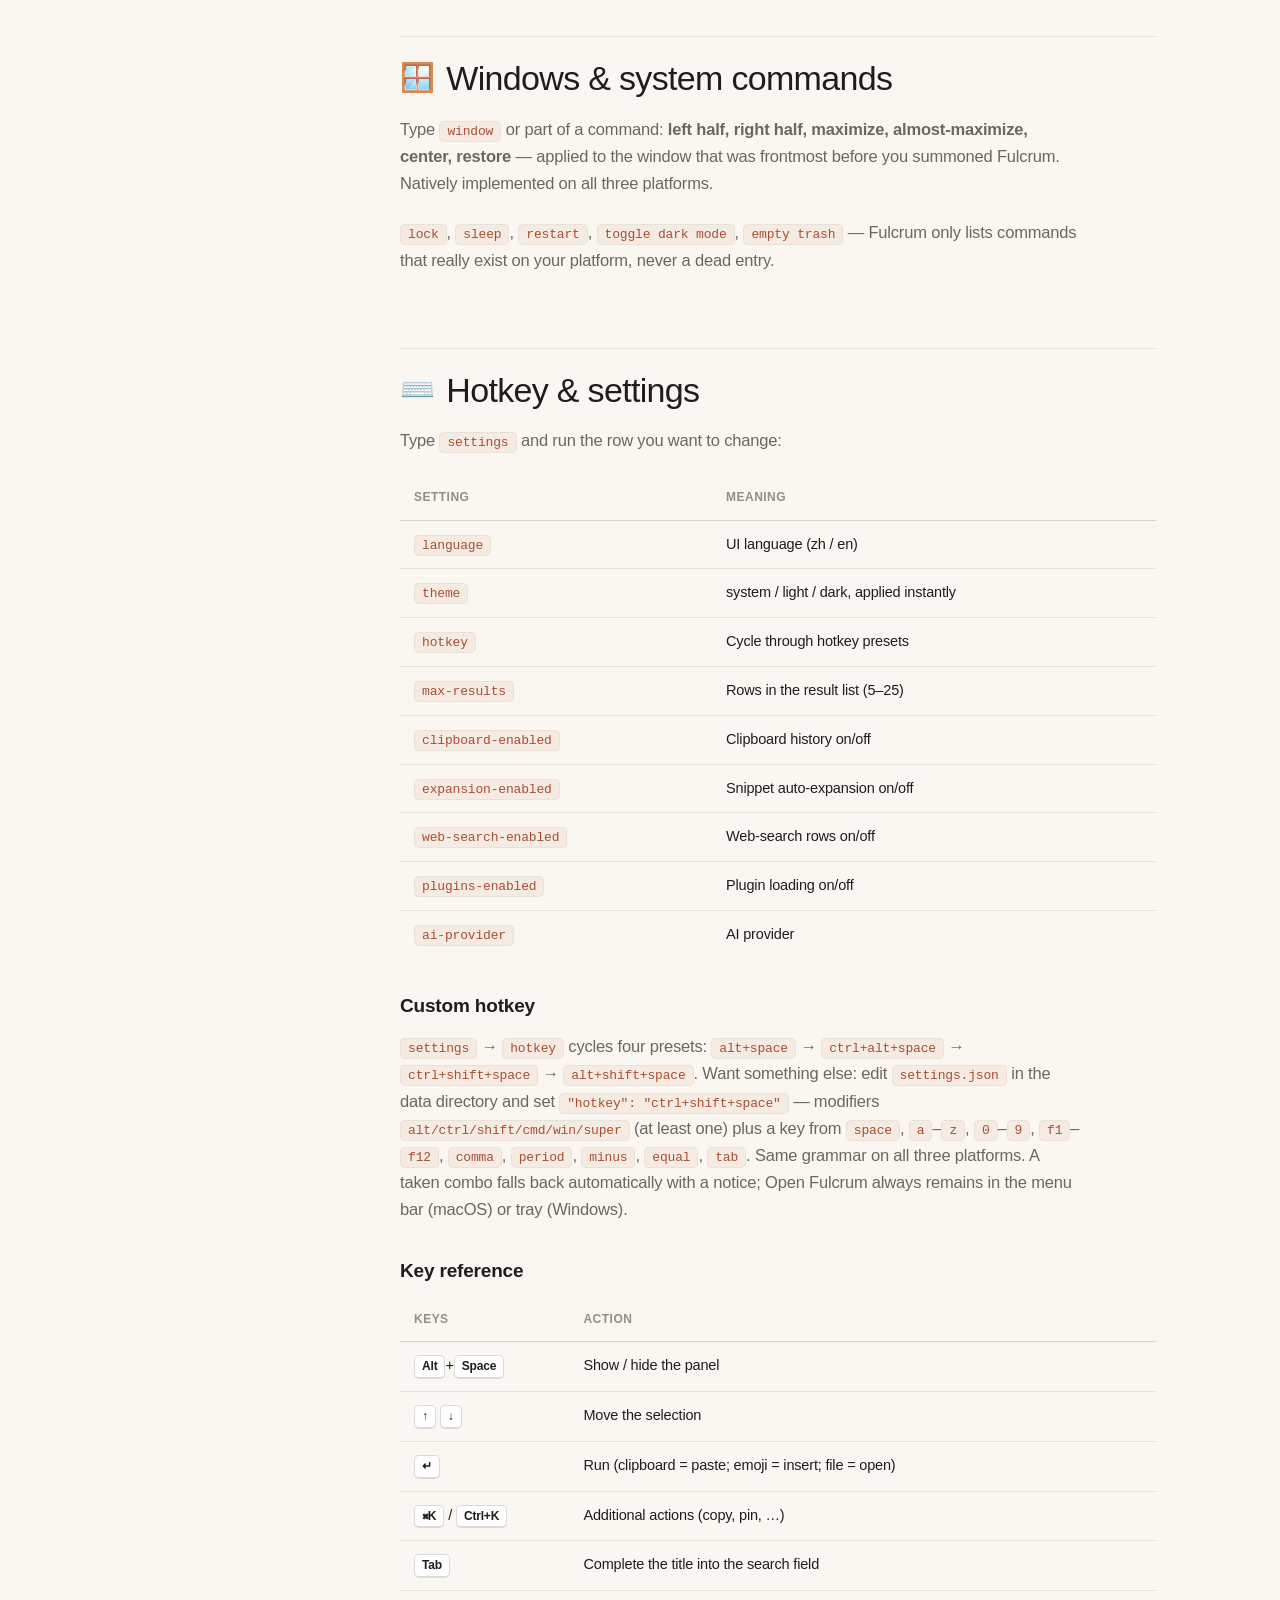
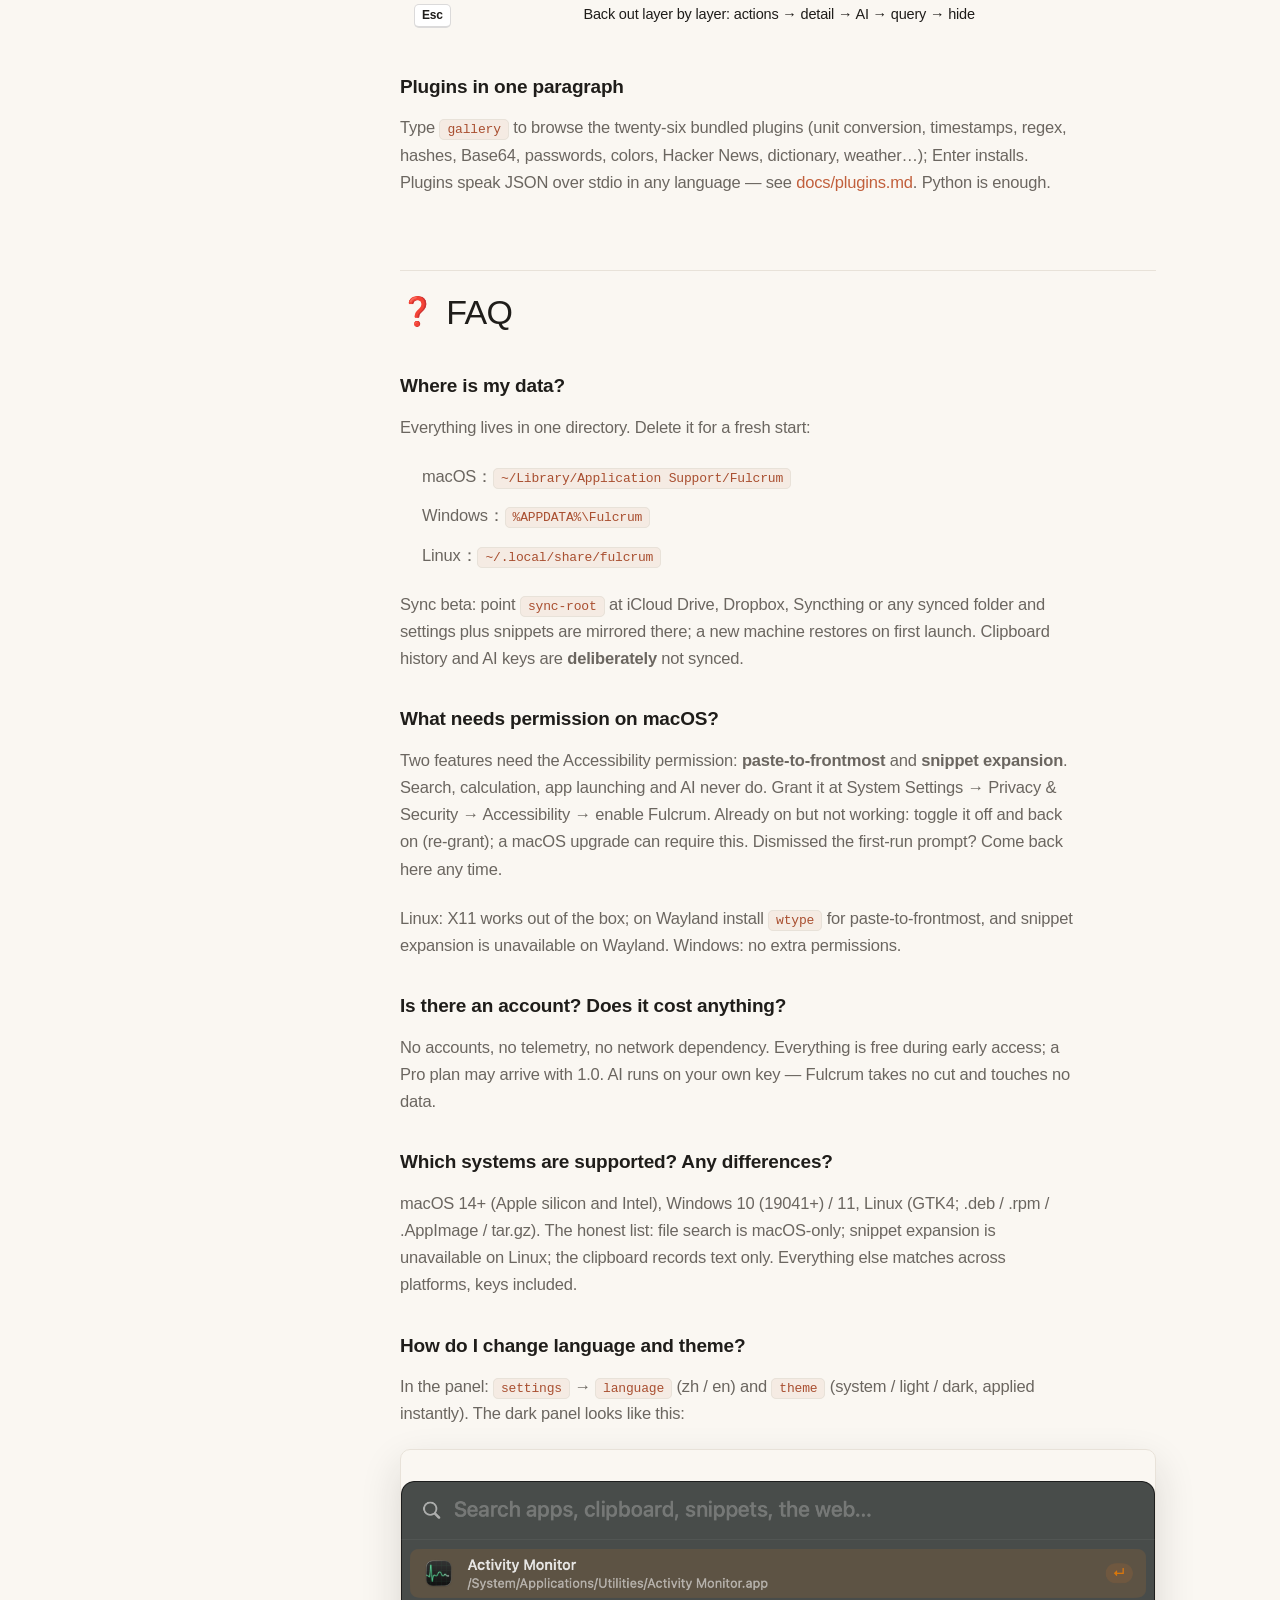
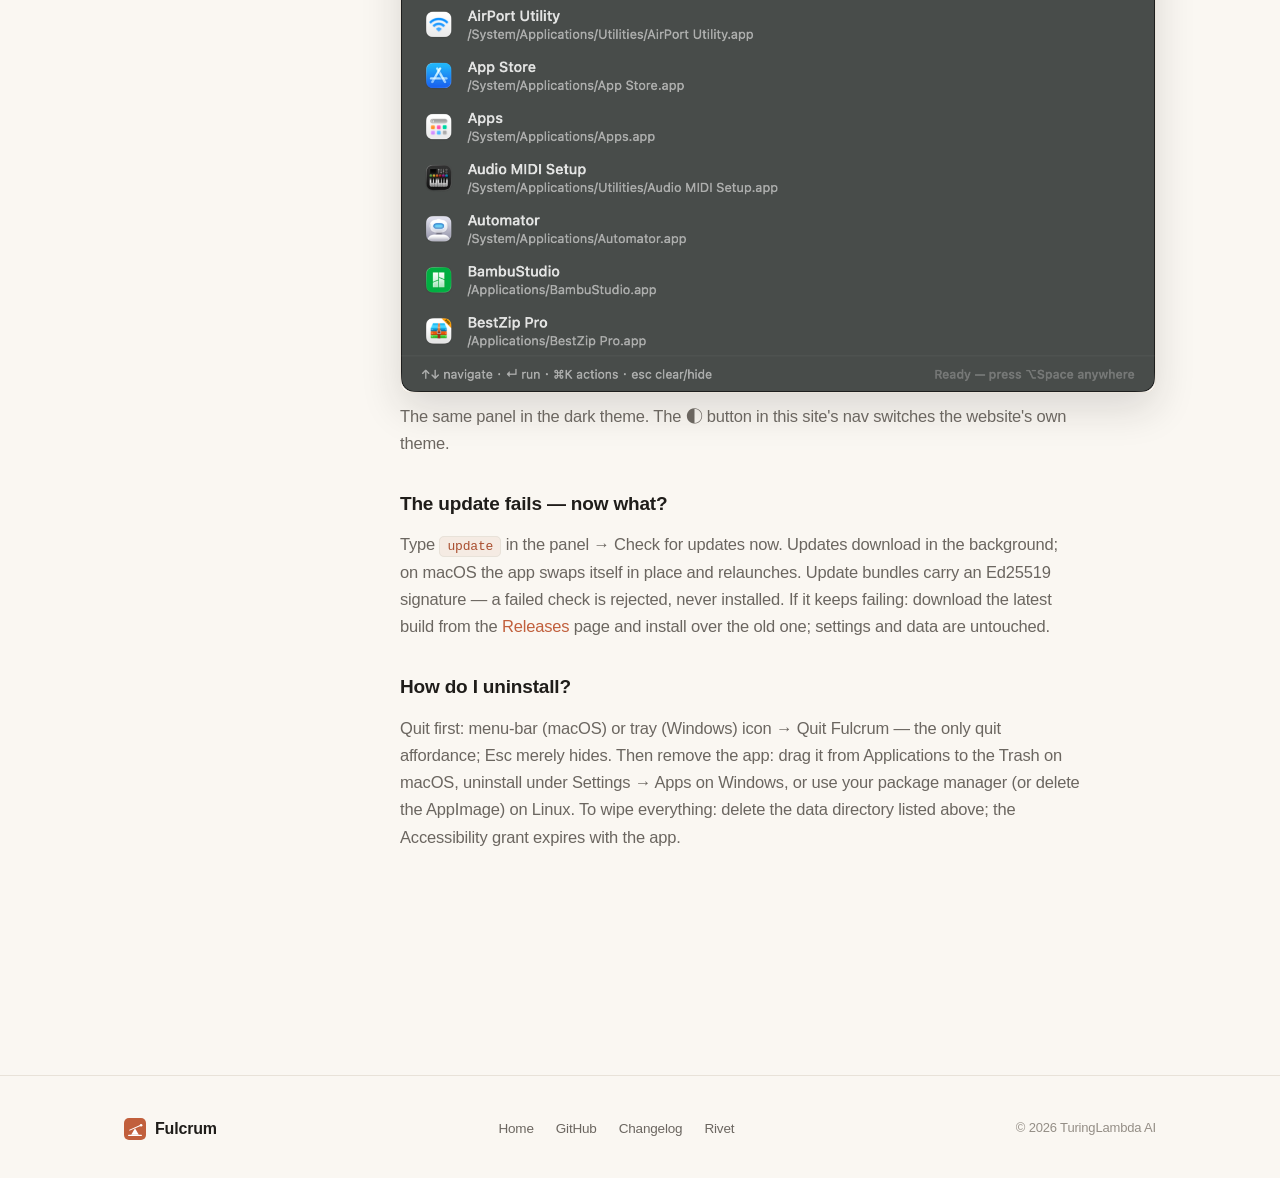
==== commit b2954359: "Gallery grows to twenty-six — Raycast's core belt, and two plugin-lifecycle fixes Fifteen new first-" ====
--- a/site/guide.html
+++ b/site/guide.html
@@ -40,6 +40,15 @@
             --accent-bright: #d97a55;
         }
     </style>
+<script>
+var _hmt = _hmt || [];
+(function() {
+  var hm = document.createElement("script");
+  hm.src = "https://hm.baidu.com/hm.js?8e2445912635226bcba0c400bfb6079d";
+  var s = document.getElementsByTagName("script")[0];
+  s.parentNode.insertBefore(hm, s);
+})();
+</script>
 </head>
 
 <body>
@@ -295,7 +304,7 @@
                 </table>
 
                 <h3 class="manual-h3" data-i18n="m.hot-plugin-h">插件一句话</h3>
-                <p data-i18n="m.hot-plugin">输入 <code>gallery</code> 查看内置的十一个插件（单位换算、时间戳、正则、时区、汇率……），回车安装。插件用任何能输出 JSON 的语言编写，见 <a href="https://github.com/turinglambdaai/fulcrum/blob/main/docs/plugins.md">docs/plugins.md</a>——Python 就够。</p>
+                <p data-i18n="m.hot-plugin">输入 <code>gallery</code> 查看内置的二十六个插件（单位换算、时间戳、正则、哈希、Base64、密码、颜色、HN、词典、天气……），回车安装。插件用任何能输出 JSON 的语言编写，见 <a href="https://github.com/turinglambdaai/fulcrum/blob/main/docs/plugins.md">docs/plugins.md</a>——Python 就够。</p>
             </section>
 
             <!-- =================== FAQ =================== -->
@@ -457,7 +466,7 @@
                 "m.k5": "标题补全到搜索框",
                 "m.k6": "逐层退掉：动作 → 详情 → AI → 查询词 → 隐藏",
                 "m.hot-plugin-h": "插件一句话",
-                "m.hot-plugin": "输入 <code>gallery</code> 查看内置的十一个插件（单位换算、时间戳、正则、时区、汇率……），回车安装。插件用任何能输出 JSON 的语言编写，见 <a href='https://github.com/turinglambdaai/fulcrum/blob/main/docs/plugins.md'>docs/plugins.md</a>——Python 就够。",
+                "m.hot-plugin": "输入 <code>gallery</code> 查看内置的二十六个插件（单位换算、时间戳、正则、哈希、Base64、密码、颜色、HN、词典、天气……），回车安装。插件用任何能输出 JSON 的语言编写，见 <a href='https://github.com/turinglambdaai/fulcrum/blob/main/docs/plugins.md'>docs/plugins.md</a>——Python 就够。",
                 "m.faq-title": "常见问题",
                 "m.faq-data-h": "数据存在哪？",
                 "m.faq-data": "全部数据在一个目录里。删掉它就是全新状态：",
@@ -565,7 +574,7 @@
                 "m.k5": "Complete the title into the search field",
                 "m.k6": "Back out layer by layer: actions → detail → AI → query → hide",
                 "m.hot-plugin-h": "Plugins in one paragraph",
-                "m.hot-plugin": "Type <code>gallery</code> to browse the eleven bundled plugins (unit conversion, timestamps, regex, time zones, exchange rates…); Enter installs. Plugins speak JSON over stdio in any language — see <a href='https://github.com/turinglambdaai/fulcrum/blob/main/docs/plugins.md'>docs/plugins.md</a>. Python is enough.",
+                "m.hot-plugin": "Type <code>gallery</code> to browse the twenty-six bundled plugins (unit conversion, timestamps, regex, hashes, Base64, passwords, colors, Hacker News, dictionary, weather…); Enter installs. Plugins speak JSON over stdio in any language — see <a href='https://github.com/turinglambdaai/fulcrum/blob/main/docs/plugins.md'>docs/plugins.md</a>. Python is enough.",
                 "m.faq-title": "FAQ",
                 "m.faq-data-h": "Where is my data?",
                 "m.faq-data": "Everything lives in one directory. Delete it for a fresh start:",
